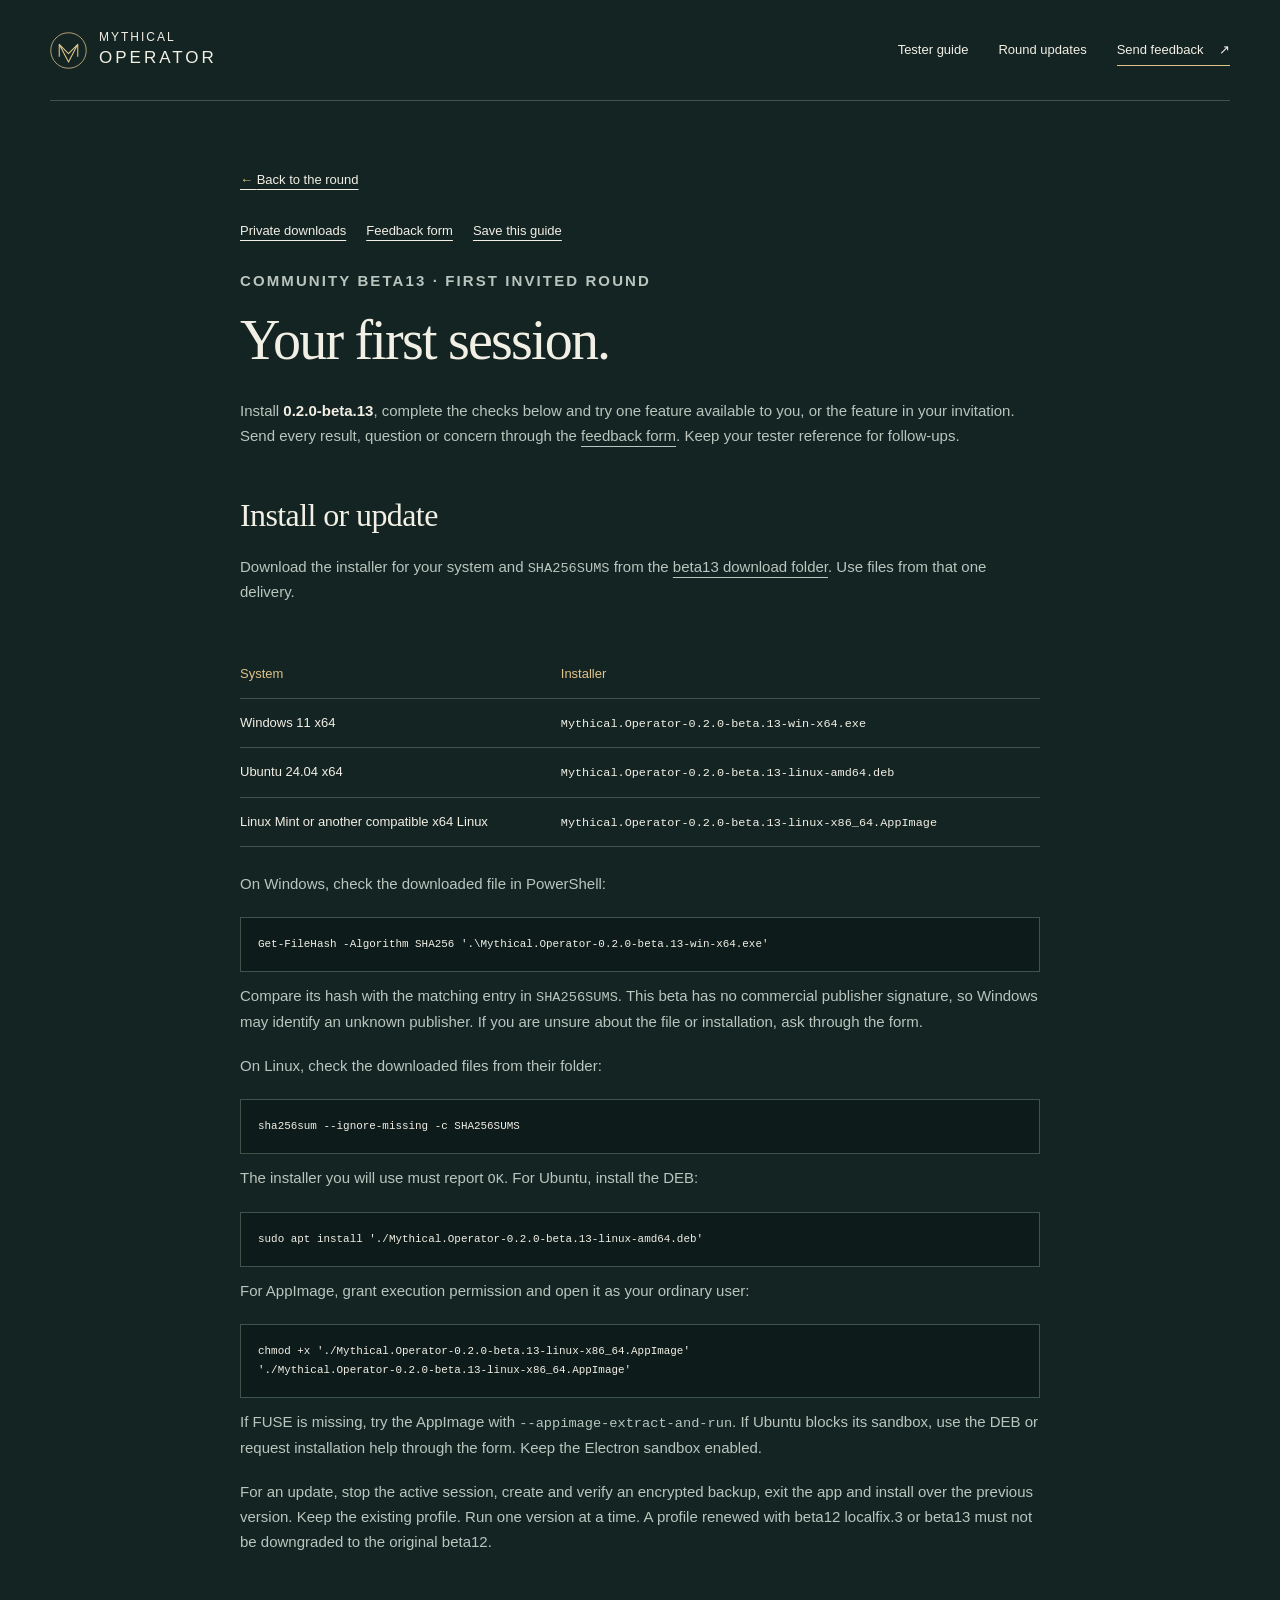
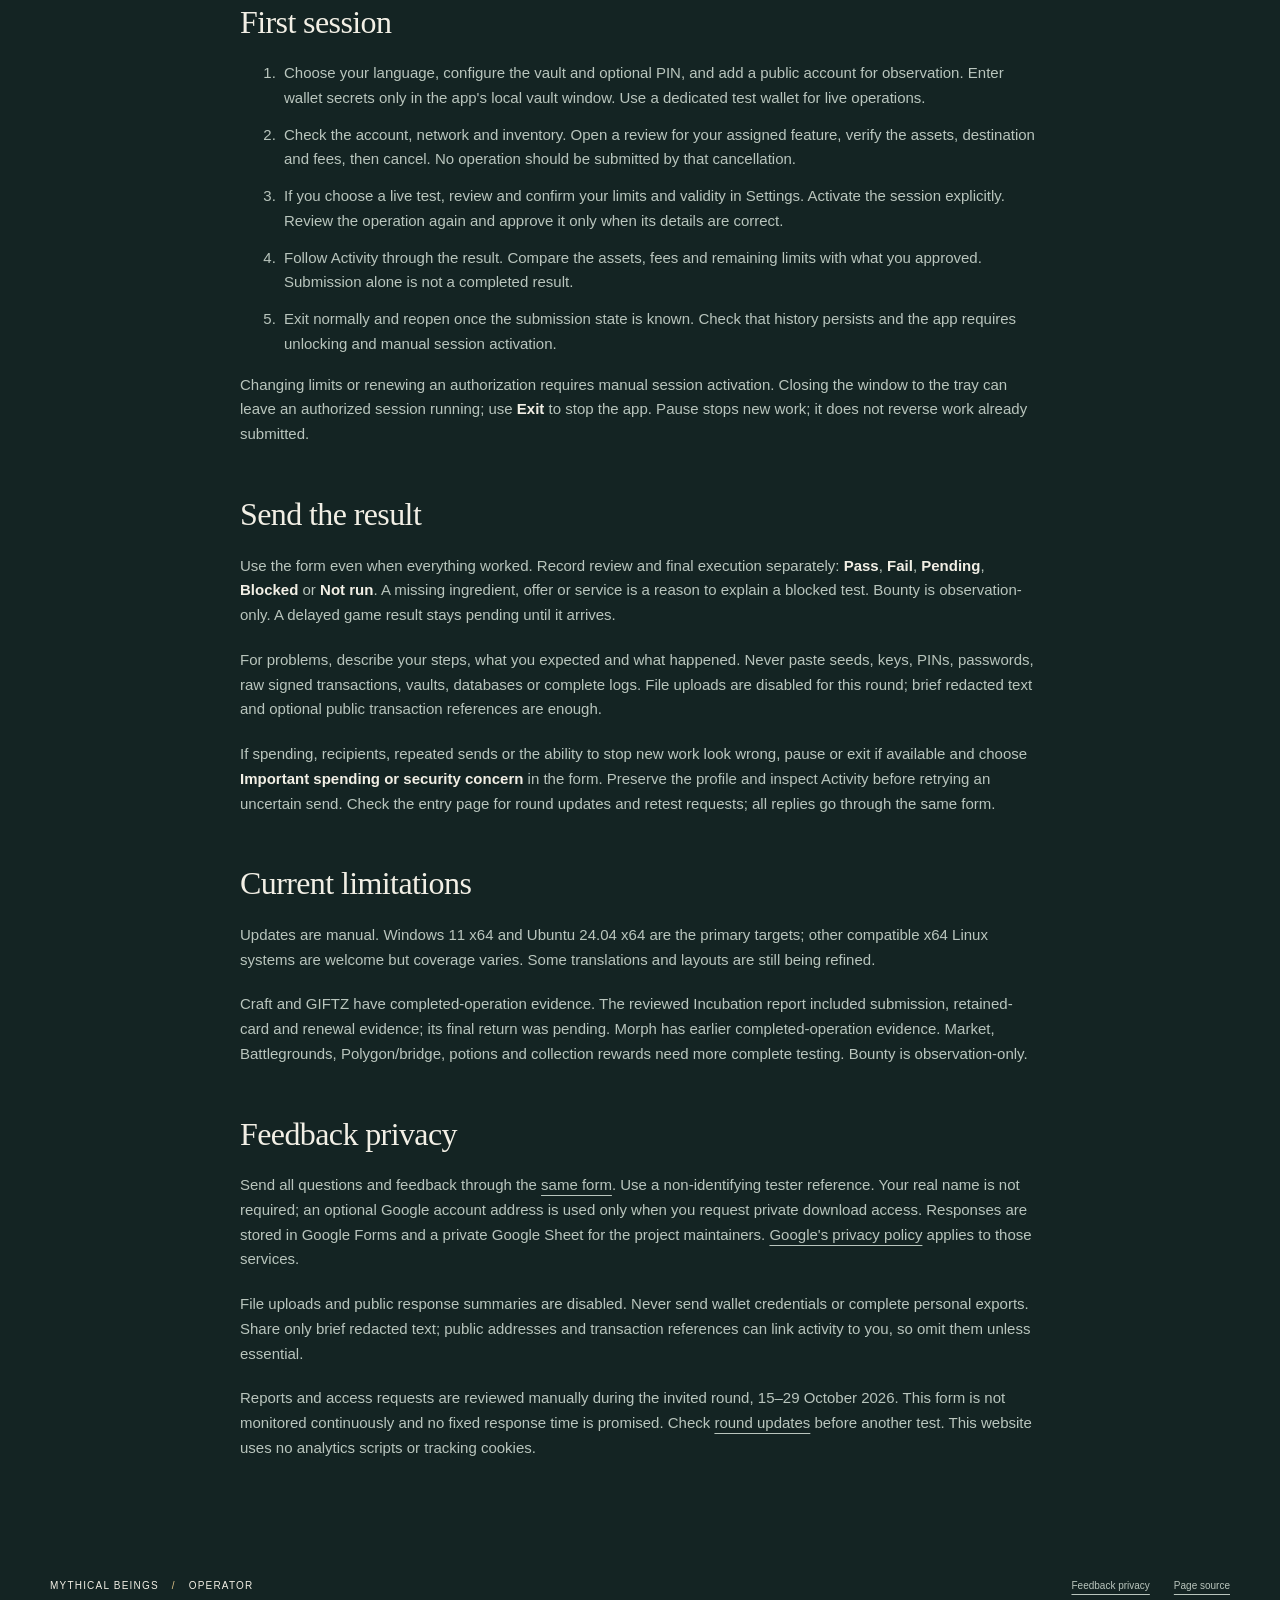
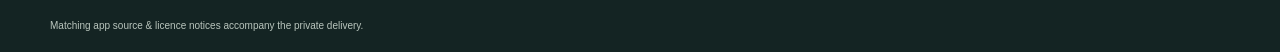
==== guide.html @ 7db1d9fe "Publish beta13 community testing entry page and guide" ====
<!doctype html>
<html lang="en">
  <head>
    <meta charset="utf-8" />
    <meta name="viewport" content="width=device-width,initial-scale=1" />
    <title>Tester guide · Mythical Operator beta13</title>
    <meta
      name="description"
      content="Join the first invited community testing round for Mythical Operator on Windows and Linux. Download beta13, read the tester guide and share your results."
    />
    <meta name="theme-color" content="#142423" />
    <meta property="og:title" content="Help shape Mythical Operator" />
    <meta
      property="og:description"
      content="Community beta13 · Windows & Linux · First invited round"
    />
    <link rel="canonical" href="https://operator.mythicalbeings.io/guide" />
    <link rel="icon" href="/mark.svg" type="image/svg+xml" />
    <link rel="stylesheet" href="/style.css" />
  </head>
  <body>
    <a class="skip" href="#main">Skip to content</a>
    <header class="site-header wrap">
      <a class="brand" href="/" aria-label="Mythical Operator home"
        ><img src="/mark.svg" width="37" height="37" alt="" /><span
          >MYTHICAL <b>OPERATOR</b></span
        ></a
      >
      <nav aria-label="Main navigation">
        <a href="/guide">Tester guide</a><a href="/#updates">Round updates</a
        ><a class="nav-feedback" href="/feedback"
          >Send feedback <span aria-hidden="true">↗</span></a
        >
      </nav>
    </header>
    <main id="main" class="wrap guide">
      <a class="back" href="/">Back to the round</a>
      <div class="guide-nav">
        <a href="/downloads">Private downloads</a
        ><a href="/feedback">Feedback form</a
        ><a href="/tester-guide.md" download>Save this guide</a>
      </div>
      <p class="eyebrow">COMMUNITY BETA13 · FIRST INVITED ROUND</p>
      <h1>Your first session.</h1>
      <p>
        Install <strong>0.2.0-beta.13</strong>, complete the checks below and
        try one feature available to you, or the feature in your invitation.
        Send every result, question or concern through the
        <a href="/feedback">feedback form</a>. Keep your tester reference for
        follow-ups.
      </p>
      <h2>Install or update</h2>
      <p>
        Download the installer for your system and <code>SHA256SUMS</code> from
        the <a href="/downloads">beta13 download folder</a>. Use files from that
        one delivery.
      </p>
      <div class="table-scroll">
        <table>
          <thead>
            <tr>
              <th>System</th>
              <th>Installer</th>
            </tr>
          </thead>
          <tbody>
            <tr>
              <td>Windows 11 x64</td>
              <td><code>Mythical.Operator-0.2.0-beta.13-win-x64.exe</code></td>
            </tr>
            <tr>
              <td>Ubuntu 24.04 x64</td>
              <td>
                <code>Mythical.Operator-0.2.0-beta.13-linux-amd64.deb</code>
              </td>
            </tr>
            <tr>
              <td>Linux Mint or another compatible x64 Linux</td>
              <td>
                <code
                  >Mythical.Operator-0.2.0-beta.13-linux-x86_64.AppImage</code
                >
              </td>
            </tr>
          </tbody>
        </table>
      </div>
      <p>On Windows, check the downloaded file in PowerShell:</p>
      <pre><code class="language-powershell">Get-FileHash -Algorithm SHA256 '.\Mythical.Operator-0.2.0-beta.13-win-x64.exe'
</code></pre>
      <p>
        Compare its hash with the matching entry in <code>SHA256SUMS</code>.
        This beta has no commercial publisher signature, so Windows may identify
        an unknown publisher. If you are unsure about the file or installation,
        ask through the form.
      </p>
      <p>On Linux, check the downloaded files from their folder:</p>
      <pre><code class="language-sh">sha256sum --ignore-missing -c SHA256SUMS
</code></pre>
      <p>
        The installer you will use must report <code>OK</code>. For Ubuntu,
        install the DEB:
      </p>
      <pre><code class="language-sh">sudo apt install './Mythical.Operator-0.2.0-beta.13-linux-amd64.deb'
</code></pre>
      <p>
        For AppImage, grant execution permission and open it as your ordinary
        user:
      </p>
      <pre><code class="language-sh">chmod +x './Mythical.Operator-0.2.0-beta.13-linux-x86_64.AppImage'
'./Mythical.Operator-0.2.0-beta.13-linux-x86_64.AppImage'
</code></pre>
      <p>
        If FUSE is missing, try the AppImage with
        <code>--appimage-extract-and-run</code>. If Ubuntu blocks its sandbox,
        use the DEB or request installation help through the form. Keep the
        Electron sandbox enabled.
      </p>
      <p>
        For an update, stop the active session, create and verify an encrypted
        backup, exit the app and install over the previous version. Keep the
        existing profile. Run one version at a time. A profile renewed with
        beta12 localfix.3 or beta13 must not be downgraded to the original
        beta12.
      </p>
      <h2>First session</h2>
      <ol>
        <li>
          Choose your language, configure the vault and optional PIN, and add a
          public account for observation. Enter wallet secrets only in the app's
          local vault window. Use a dedicated test wallet for live operations.
        </li>
        <li>
          Check the account, network and inventory. Open a review for your
          assigned feature, verify the assets, destination and fees, then
          cancel. No operation should be submitted by that cancellation.
        </li>
        <li>
          If you choose a live test, review and confirm your limits and validity
          in Settings. Activate the session explicitly. Review the operation
          again and approve it only when its details are correct.
        </li>
        <li>
          Follow Activity through the result. Compare the assets, fees and
          remaining limits with what you approved. Submission alone is not a
          completed result.
        </li>
        <li>
          Exit normally and reopen once the submission state is known. Check
          that history persists and the app requires unlocking and manual
          session activation.
        </li>
      </ol>
      <p>
        Changing limits or renewing an authorization requires manual session
        activation. Closing the window to the tray can leave an authorized
        session running; use <strong>Exit</strong> to stop the app. Pause stops
        new work; it does not reverse work already submitted.
      </p>
      <h2>Send the result</h2>
      <p>
        Use the form even when everything worked. Record review and final
        execution separately: <strong>Pass</strong>, <strong>Fail</strong>,
        <strong>Pending</strong>, <strong>Blocked</strong> or
        <strong>Not run</strong>. A missing ingredient, offer or service is a
        reason to explain a blocked test. Bounty is observation-only. A delayed
        game result stays pending until it arrives.
      </p>
      <p>
        For problems, describe your steps, what you expected and what happened.
        Never paste seeds, keys, PINs, passwords, raw signed transactions,
        vaults, databases or complete logs. File uploads are disabled for this
        round; brief redacted text and optional public transaction references
        are enough.
      </p>
      <p>
        If spending, recipients, repeated sends or the ability to stop new work
        look wrong, pause or exit if available and choose
        <strong>Important spending or security concern</strong> in the form.
        Preserve the profile and inspect Activity before retrying an uncertain
        send. Check the entry page for round updates and retest requests; all
        replies go through the same form.
      </p>
      <h2 id="limitations">Current limitations</h2>
      <p>
        Updates are manual. Windows 11 x64 and Ubuntu 24.04 x64 are the primary
        targets; other compatible x64 Linux systems are welcome but coverage
        varies. Some translations and layouts are still being refined.
      </p>
      <p>
        Craft and GIFTZ have completed-operation evidence. The reviewed
        Incubation report included submission, retained-card and renewal
        evidence; its final return was pending. Morph has earlier
        completed-operation evidence. Market, Battlegrounds, Polygon/bridge,
        potions and collection rewards need more complete testing. Bounty is
        observation-only.
      </p>
      <h2 id="privacy">Feedback privacy</h2>
      <p>
        Send all questions and feedback through the
        <a href="/feedback">same form</a>. Use a non-identifying tester
        reference. Your real name is not required; an optional Google account
        address is used only when you request private download access. Responses
        are stored in Google Forms and a private Google Sheet for the project
        maintainers.
        <a href="https://policies.google.com/privacy"
          >Google's privacy policy</a
        >
        applies to those services.
      </p>
      <p>
        File uploads and public response summaries are disabled. Never send
        wallet credentials or complete personal exports. Share only brief
        redacted text; public addresses and transaction references can link
        activity to you, so omit them unless essential.
      </p>
      <p>
        Reports and access requests are reviewed manually during the invited
        round, 15–29 October 2026. This form is not monitored continuously and
        no fixed response time is promised. Check
        <a href="/#updates">round updates</a> before another test. This website
        uses no analytics scripts or tracking cookies.
      </p>
    </main>
    <footer class="wrap site-footer">
      <p>MYTHICAL BEINGS <span> / </span> OPERATOR</p>
      <p>
        <a href="/guide#privacy">Feedback privacy</a
        ><a href="https://github.com/palheiro1/mythical-operator-site"
          >Page source</a
        >
      </p>
      <p>
        Matching app source & licence notices accompany the private delivery.
      </p>
    </footer>
  </body>
</html>
---- style.css ----
@charset "UTF-8";
:root {
  color-scheme: dark;
  --bg: #142423;
  --panel: #1c302e;
  --ink: #f2efe5;
  --muted: #b9c5bd;
  --accent: #dfc38a;
  --line: #40534b;
  --mint: #9cb9a2;
  font-family: Arial, Helvetica, sans-serif;
  font-size: 16px;
  scroll-behavior: smooth;
}
* {
  box-sizing: border-box;
}
body {
  margin: 0;
  background: var(--bg);
  color: var(--ink);
  line-height: 1.65;
}
a {
  color: inherit;
  text-underline-offset: 5px;
}
a:hover {
  color: var(--accent);
}
a:focus-visible,
summary:focus-visible {
  outline: 3px solid var(--accent);
  outline-offset: 6px;
  border-radius: 2px;
}
img {
  display: block;
  max-width: 100%;
}
.wrap {
  width: min(1180px, calc(100% - 80px));
  margin-inline: auto;
}
.skip {
  position: absolute;
  left: 24px;
  top: -90px;
  z-index: 10;
  background: var(--ink);
  color: var(--bg);
  padding: 10px;
}
.skip:focus {
  top: 10px;
}
.site-header {
  display: flex;
  justify-content: space-between;
  align-items: center;
  gap: 32px;
  padding-block: 29px;
  border-bottom: 1px solid var(--line);
}
.brand {
  display: flex;
  align-items: center;
  gap: 12px;
  text-decoration: none;
  font-size: 12px;
  letter-spacing: 2px;
  line-height: 1.45;
}
.brand b {
  display: block;
  font-size: 17px;
  font-weight: 500;
  letter-spacing: 3px;
}
nav {
  display: flex;
  gap: 30px;
  align-items: center;
  font-size: 13px;
}
nav a {
  text-decoration: none;
}
.nav-feedback {
  border-bottom: 1px solid var(--accent);
  padding-block: 5px;
}
.nav-feedback span {
  margin-left: 12px;
}
.hero {
  display: grid;
  grid-template-columns: 1.55fr 1fr;
  gap: 100px;
  padding-block: 86px 88px;
  align-items: center;
}
.eyebrow {
  font-size: 11px;
  letter-spacing: 2.1px;
  font-weight: 600;
  line-height: 1.5;
  color: var(--accent);
  margin: 0 0 25px;
}
.status-dot {
  display: inline-block;
  height: 6px;
  width: 6px;
  border-radius: 50%;
  background: var(--mint);
  margin-right: 8px;
  vertical-align: 2px;
}
h1,
h2 {
  font-family: Georgia, "Times New Roman", serif;
  font-weight: 400;
  letter-spacing: -1.8px;
  line-height: 1.08;
  margin: 0 0 28px;
}
h1 {
  font-size: clamp(48px, 5.3vw, 73px);
}
h1 em {
  color: var(--accent);
  font-weight: 400;
}
h2 {
  font-size: clamp(35px, 3.5vw, 48px);
  letter-spacing: -1.2px;
}
h3 {
  font-size: 18px;
  line-height: 1.3;
  font-weight: 500;
  margin: 0 0 13px;
}
p {
  margin: 0 0 20px;
}
.lead {
  font-size: 18px;
  color: var(--muted);
  max-width: 555px;
  line-height: 1.7;
}
.actions {
  display: flex;
  gap: 27px;
  align-items: center;
  margin-top: 33px;
  flex-wrap: wrap;
}
.button {
  display: inline-flex;
  justify-content: space-between;
  align-items: center;
  gap: 36px;
  padding: 14px 23px;
  text-decoration: none;
  font-size: 14px;
  font-weight: 600;
  border: 1px solid var(--accent);
  border-radius: 2px;
  min-height: 52px;
}
.primary {
  background: var(--accent);
  color: var(--bg);
}
.primary:hover {
  background: #f2dba9;
  color: var(--bg);
}
.text-link {
  font-size: 14px;
}
.text-link span {
  padding-left: 8px;
}
.hero-note {
  font-size: 11px;
  line-height: 1.8;
  color: var(--muted);
  margin-top: 22px;
  margin-bottom: 0;
}
.field-note {
  border: 1px solid #58705e;
  background: #1b302b;
  padding: 24px 28px 22px;
  position: relative;
  transform: rotate(1.4deg);
  box-shadow: 9px 11px 0 #0c1c1b;
}
.note-top {
  display: flex;
  justify-content: space-between;
  font-size: 9px;
  letter-spacing: 1.7px;
  color: var(--mint);
}
.orbit {
  height: 150px;
  width: 150px;
  margin: 27px auto 26px;
  border: 1px solid #536d58;
  border-radius: 50%;
  display: grid;
  place-items: center;
  position: relative;
}
.orbit:before {
  content: "";
  position: absolute;
  inset: 15px;
  border: 1px solid #536d58;
  border-radius: 50%;
}
.orbit:after {
  content: "";
  position: absolute;
  inset: 30px;
  border: 1px solid #73896b;
  transform: rotate(45deg);
}
.orbit-letter {
  font-family: Georgia, serif;
  font-size: 55px;
  color: var(--accent);
  z-index: 1;
  background: #1b302b;
  padding-inline: 7px;
  line-height: 1.1;
}
.orbit-point {
  position: absolute;
  right: 16px;
  top: 20px;
  width: 8px;
  height: 8px;
  background: var(--accent);
  border-radius: 50%;
}
.note-title {
  font-family: Georgia, serif;
  font-size: 23px;
  line-height: 1.2;
  text-align: center;
  margin-bottom: 20px;
}
.note-list {
  padding: 0;
  list-style: none;
  margin: 0;
}
.note-list li {
  padding-block: 8px;
  border-top: 1px solid #405747;
  font-size: 13px;
}
.note-list span {
  font-family: Georgia, serif;
  color: var(--accent);
  font-size: 14px;
  display: inline-block;
  width: 33px;
}
.note-bottom {
  font-size: 10px;
  line-height: 1.8;
  color: var(--muted);
  border-top: 1px solid #405747;
  padding-top: 14px;
  margin: 8px 0 0;
}
.round-strip {
  background: #213530;
  border-block: 1px solid var(--line);
}
.strip-inner {
  display: grid;
  grid-template-columns: 1fr 1fr 1.2fr;
  gap: 38px;
  padding-block: 23px;
}
.strip-inner p {
  margin: 0;
  font-size: 13px;
}
.strip-inner span {
  display: block;
  font-size: 9px;
  letter-spacing: 1.7px;
  color: var(--mint);
  margin-bottom: 5px;
}
.section {
  padding-block: 82px;
}
.section-heading {
  max-width: 620px;
  margin-bottom: 42px;
}
.section-heading .eyebrow {
  margin-bottom: 18px;
}
.section-heading h2 {
  margin-bottom: 20px;
}
.section-heading > p:last-child,
.scope-grid > div > p,
.practical-copy,
.updates-grid > div > p {
  color: var(--muted);
  font-size: 15px;
}
.steps {
  display: grid;
  grid-template-columns: repeat(4, 1fr);
  border-top: 1px solid var(--line);
  gap: 32px;
}
.steps article {
  padding-block: 28px 8px;
}
.step-number {
  display: block;
  color: var(--accent);
  font-family: Georgia, serif;
  font-size: 21px;
  margin-bottom: 21px;
}
.steps p {
  font-size: 13px;
  color: var(--muted);
  line-height: 1.8;
}
.steps a,
.update > a {
  font-size: 12px;
  color: var(--accent);
}
.steps a span {
  margin-left: 6px;
}
code {
  font-family: Consolas, monospace;
  font-size: 0.91em;
}
.access-note {
  font-size: 12px;
  color: var(--muted);
  margin: 33px 0 0;
  padding: 18px 20px;
  border-left: 2px solid var(--mint);
  background: var(--panel);
}
.access-note a {
  color: var(--ink);
}
.scope-section {
  background: #ebe8dc;
  color: #243930;
  --line: #c7cebd;
}
.scope-grid {
  display: grid;
  grid-template-columns: 1fr 1.1fr;
  gap: 110px;
}
.scope-grid .eyebrow {
  color: #516b50;
}
.scope-grid > div > p {
  color: #435749;
}
.scope-grid h2 {
  font-size: 46px;
}
.scope-grid .muted {
  font-size: 13px;
  color: #5c6c5c;
}
.scope-list article {
  display: flex;
  gap: 27px;
  border-top: 1px solid var(--line);
  padding-block: 23px;
}
.scope-list article:last-child {
  border-bottom: 1px solid var(--line);
}
.scope-list article > span {
  font-family: Georgia, serif;
  font-size: 17px;
  color: #6d7e5d;
}
.scope-list h3 {
  font-size: 18px;
}
.scope-list p {
  font-size: 13px;
  line-height: 1.8;
  margin-bottom: 0;
  color: #4b5e50;
}
.practical-grid,
.updates-grid {
  display: grid;
  grid-template-columns: 1fr 1.5fr;
  gap: 100px;
}
.practical-copy p {
  margin-bottom: 20px;
}
.practical-copy p:last-child {
  margin-bottom: 0;
}
.concern {
  padding: 24px 30px;
  background: #2c3730;
  border: 1px solid #6a6c4b;
  display: flex;
  gap: 22px;
}
.concern-mark {
  border: 1px solid var(--accent);
  color: var(--accent);
  font-family: Georgia, serif;
  border-radius: 50%;
  font-size: 20px;
  flex: 0 0 28px;
  height: 28px;
  display: grid;
  place-items: center;
  line-height: 1;
}
.concern h3 {
  font-size: 16px;
}
.concern p {
  font-size: 13px;
  color: var(--muted);
  margin: 0;
}
.update {
  border-block: 1px solid var(--line);
  padding-block: 27px;
}
.update-date {
  font-size: 10px;
  color: var(--muted);
  letter-spacing: 1px;
  display: flex;
  align-items: center;
  justify-content: space-between;
}
.tag {
  font-size: 9px;
  color: var(--mint);
  border: 1px solid #59725c;
  padding: 3px 9px;
}
.update h3 {
  font-family: Georgia, serif;
  font-size: 26px;
}
.update > p:not(.update-date) {
  font-size: 13px;
  color: var(--muted);
}
.closing {
  background: #253b32;
  border-block: 1px solid var(--line);
}
.closing-inner {
  padding-block: 50px;
  display: flex;
  align-items: center;
  justify-content: space-between;
  gap: 30px;
}
.closing h2 {
  font-size: 42px;
  margin-bottom: 13px;
}
.closing .eyebrow {
  margin-bottom: 17px;
}
.closing p:last-child {
  color: var(--muted);
  font-size: 13px;
  margin: 0;
}
.closing .button {
  flex-shrink: 0;
}
.site-footer {
  padding-block: 32px 24px;
  font-size: 10px;
  color: var(--muted);
  display: flex;
  justify-content: space-between;
  gap: 24px;
  flex-wrap: wrap;
}
.site-footer p {
  margin: 0;
}
.site-footer p:first-child {
  letter-spacing: 1.2px;
  color: var(--ink);
}
.site-footer p:first-child span {
  padding-inline: 9px;
  color: var(--accent);
}
.site-footer p:nth-child(2) {
  display: flex;
  gap: 24px;
}
.site-footer p:last-child {
  flex-basis: 100%;
  font-size: 10px;
}
.guide {
  max-width: 800px;
  padding-block: 65px;
}
.guide h1 {
  font-size: 56px;
}
.guide h2 {
  font-size: 32px;
  letter-spacing: -0.6px;
  margin: 50px 0 22px;
}
.guide h3 {
  margin-top: 30px;
}
.guide p,
.guide li {
  color: var(--muted);
  font-size: 15px;
}
.guide strong {
  color: var(--ink);
}
.guide li {
  padding-left: 4px;
  margin-bottom: 12px;
}
.guide pre {
  background: #0d1c1b;
  border: 1px solid var(--line);
  padding: 17px;
  overflow: auto;
  font-size: 12px;
  line-height: 1.6;
}
.guide table {
  width: 100%;
  border-collapse: collapse;
  font-size: 13px;
  margin: 25px 0;
}
.guide th,
.guide td {
  text-align: left;
  border-bottom: 1px solid var(--line);
  padding: 13px 12px 13px 0;
  vertical-align: top;
}
.guide th {
  color: var(--accent);
  font-weight: 500;
}
.guide .table-scroll {
  overflow: auto;
}
.guide .guide-nav {
  display: flex;
  gap: 20px;
  flex-wrap: wrap;
  margin: 28px 0;
  font-size: 13px;
}
.guide .eyebrow {
  margin-bottom: 18px;
}
.guide .callout {
  padding: 20px;
  background: var(--panel);
  border-left: 2px solid var(--accent);
}
.guide .back {
  font-size: 13px;
}
.guide .back:before {
  content: "← ";
  color: var(--accent);
}
@media (min-width: 1500px) {
  .hero {
    padding-block: 110px;
  }
  .wrap {
    width: min(1200px, calc(100% - 120px));
  }
}
@media (max-width: 1000px) {
  .hero {
    gap: 50px;
    grid-template-columns: 1.4fr 1fr;
  }
  .field-note {
    padding-inline: 22px;
  }
  .hero h1 {
    font-size: 54px;
  }
  .steps {
    gap: 22px;
  }
  .scope-grid {
    gap: 50px;
  }
  .practical-grid,
  .updates-grid {
    gap: 50px;
  }
  .brand {
    font-size: 10px;
  }
  .brand b {
    font-size: 14px;
  }
  nav {
    gap: 20px;
    font-size: 12px;
  }
}
@media (max-width: 760px) {
  .wrap {
    width: calc(100% - 40px);
  }
  .site-header {
    padding-block: 21px;
    align-items: flex-start;
  }
  .brand {
    gap: 8px;
    font-size: 9px;
    letter-spacing: 1.3px;
  }
  .brand b {
    font-size: 12px;
    letter-spacing: 1.7px;
  }
  .brand img {
    width: 30px;
    height: 30px;
  }
  nav {
    gap: 15px;
    flex-wrap: wrap;
    justify-content: flex-end;
    font-size: 11px;
    max-width: 210px;
  }
  nav > a:nth-child(2) {
    display: none;
  }
  .hero {
    grid-template-columns: 1fr;
    gap: 44px;
    padding-block: 53px 58px;
  }
  .hero h1 {
    font-size: clamp(42px, 9.8vw, 67px);
    letter-spacing: -1.4px;
  }
  .hero .eyebrow {
    font-size: 9px;
    letter-spacing: 1.5px;
  }
  .lead {
    font-size: 16px;
  }
  .field-note {
    max-width: 400px;
    width: 100%;
    margin-inline: auto;
    transform: rotate(0.8deg);
    padding-inline: 25px;
  }
  .orbit {
    height: 115px;
    width: 115px;
    margin-block: 23px;
  }
  .orbit-letter {
    font-size: 42px;
  }
  .orbit:after {
    inset: 25px;
  }
  .note-list li {
    padding-block: 8px;
  }
  .strip-inner {
    grid-template-columns: 1fr 1fr;
    gap: 20px;
    padding-block: 22px;
  }
  .strip-inner p {
    font-size: 12px;
  }
  .strip-inner p:last-child {
    grid-column: 1/-1;
  }
  .strip-inner span {
    font-size: 8px;
  }
  .section {
    padding-block: 52px;
  }
  .steps {
    grid-template-columns: 1fr 1fr;
    gap: 15px 25px;
  }
  .steps article {
    padding-block: 22px 5px;
  }
  .step-number {
    margin-bottom: 15px;
  }
  .steps h3 {
    font-size: 17px;
  }
  .scope-grid,
  .practical-grid,
  .updates-grid {
    grid-template-columns: 1fr;
    gap: 22px;
  }
  .scope-grid h2 {
    font-size: 38px;
  }
  .scope-list article {
    padding-block: 20px;
  }
  .practical-grid h2 {
    margin-bottom: 0;
  }
  .concern {
    padding: 20px;
    gap: 15px;
  }
  .concern h3 {
    font-size: 16px;
  }
  .closing-inner {
    flex-direction: column;
    align-items: flex-start;
    padding-block: 35px;
    gap: 25px;
  }
  .closing h2 {
    font-size: 36px;
  }
  .site-footer {
    gap: 16px;
  }
  .guide {
    padding-block: 45px;
  }
  .guide h1 {
    font-size: 44px;
  }
  .guide table {
    min-width: 550px;
  }
  .guide .guide-nav {
    gap: 15px;
  }
  .guide h2 {
    margin-top: 38px;
  }
}
@media (prefers-reduced-motion: reduce) {
  :root {
    scroll-behavior: auto;
  }
}
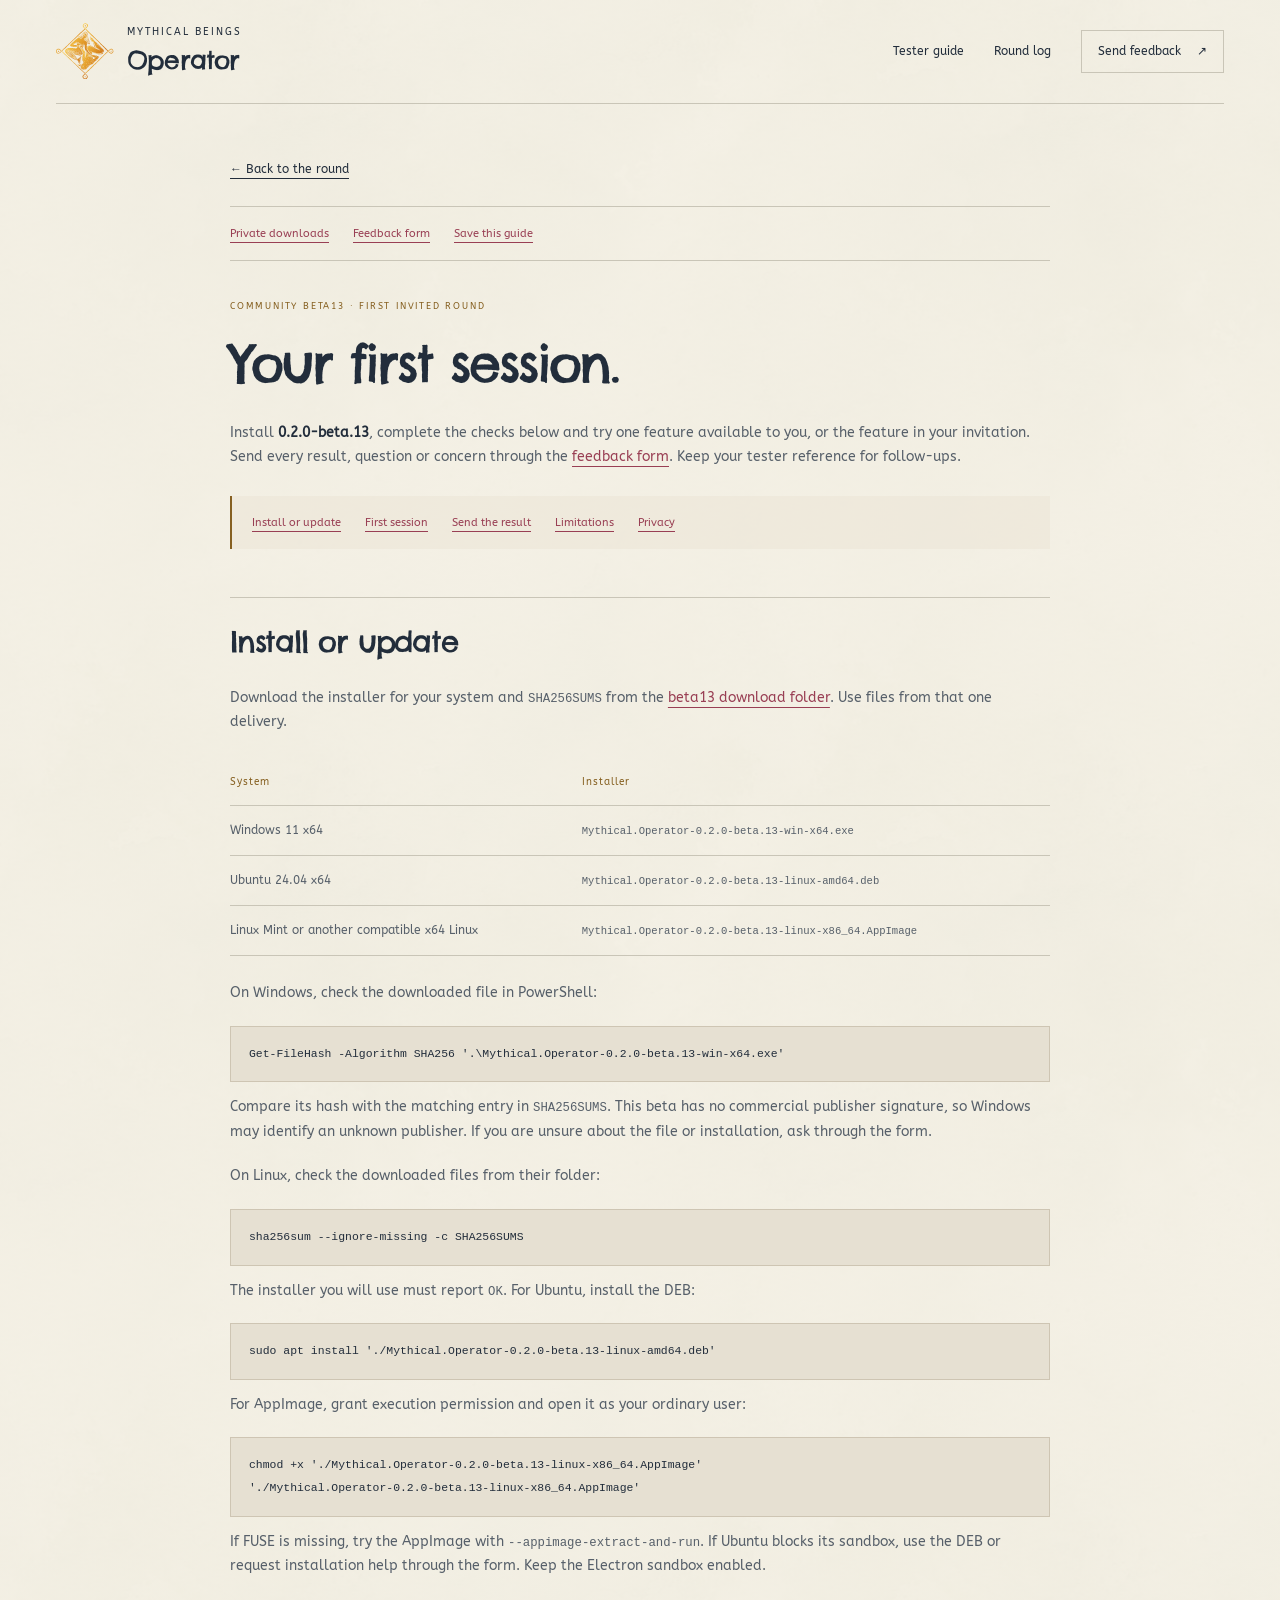
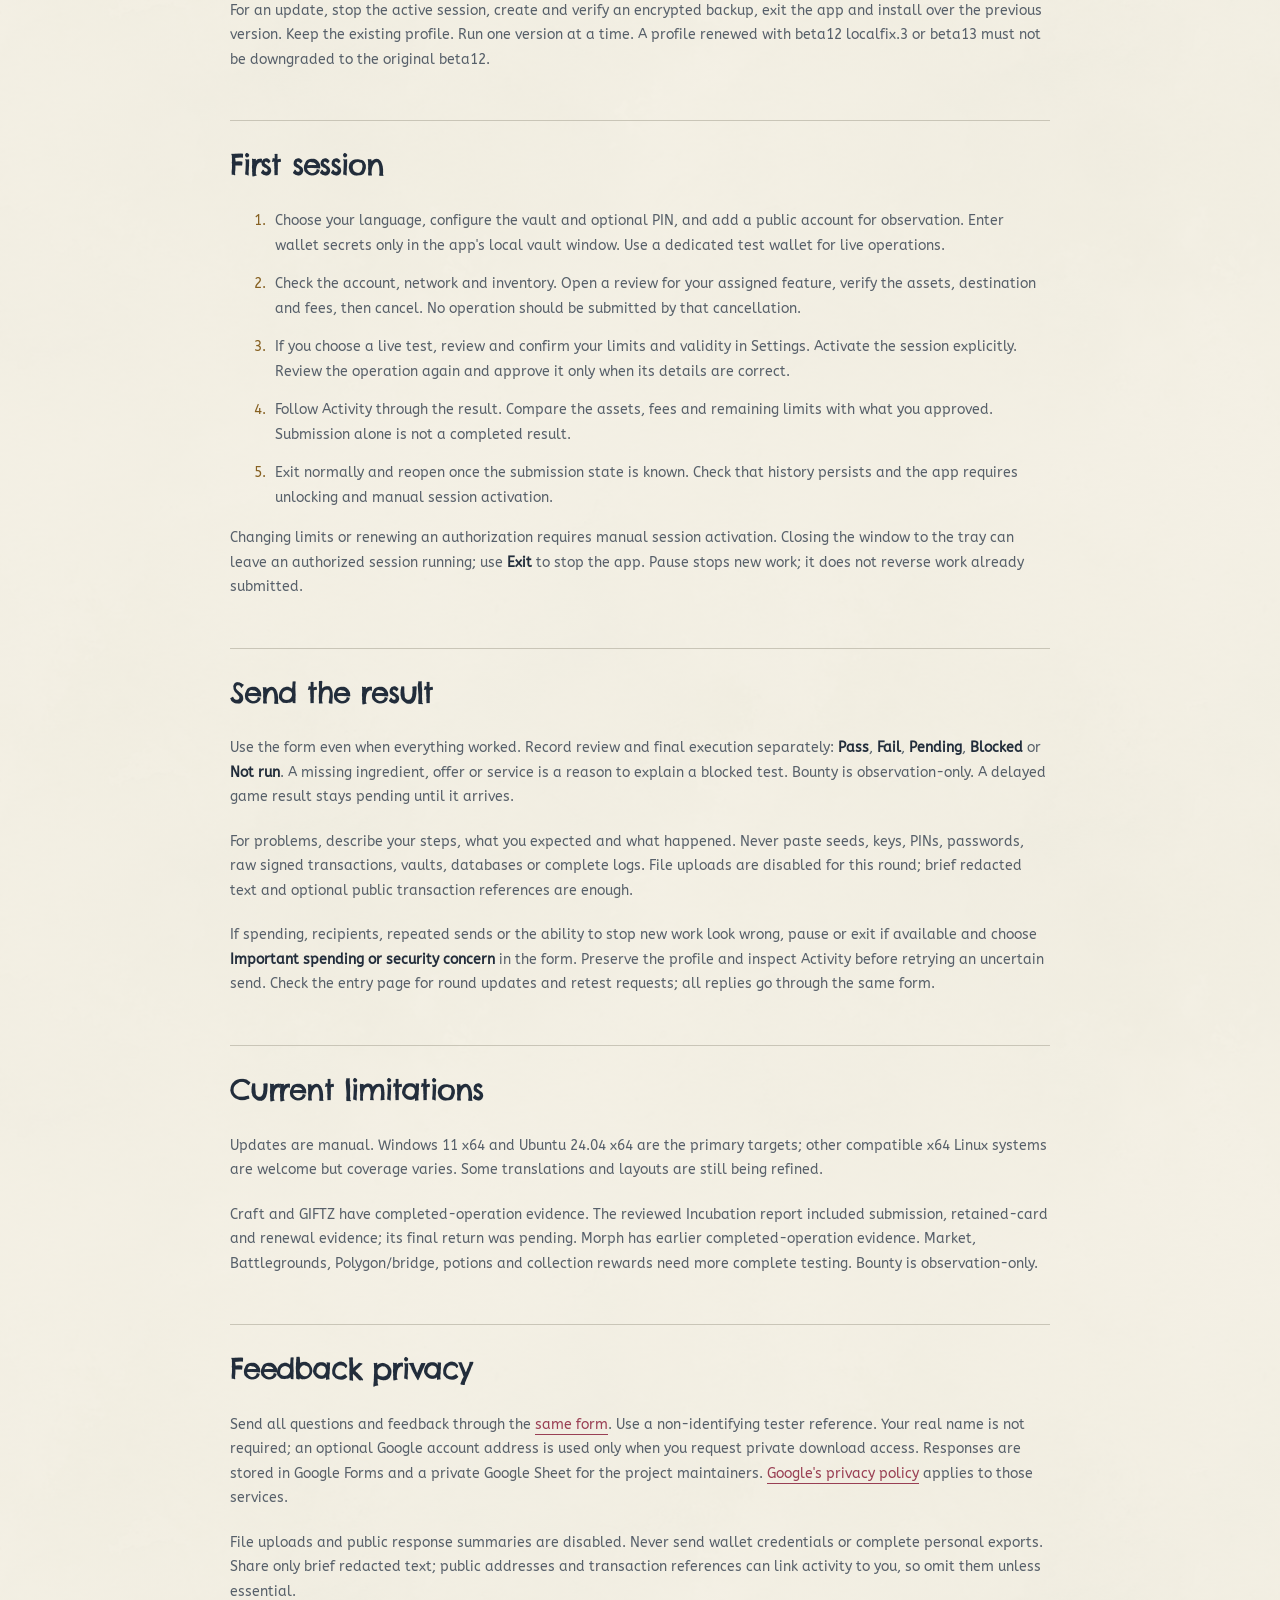
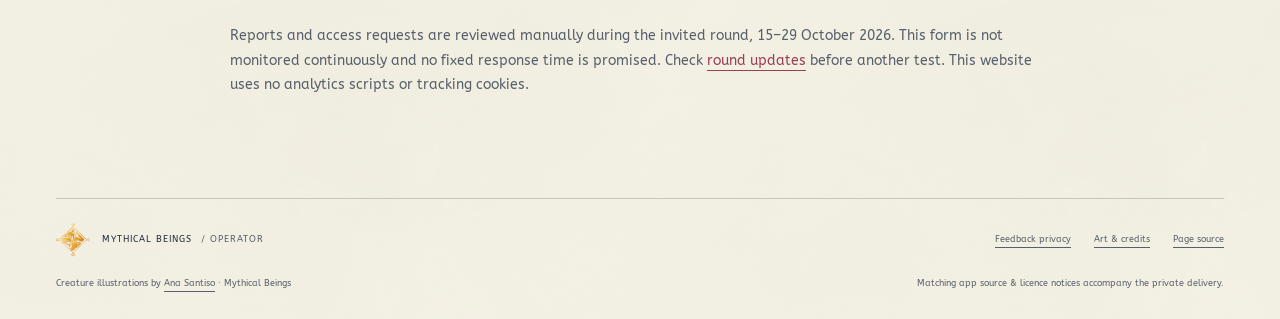
==== commit 29671a13: "Redesign beta13 site with Mythical Beings art and lore" ====
--- a/guide.html
+++ b/guide.html
@@ -8,7 +8,7 @@
       name="description"
       content="Join the first invited community testing round for Mythical Operator on Windows and Linux. Download beta13, read the tester guide and share your results."
     />
-    <meta name="theme-color" content="#142423" />
+    <meta name="theme-color" content="#f4f0e4" />
     <meta property="og:title" content="Help shape Mythical Operator" />
     <meta
       property="og:description"
@@ -21,14 +21,16 @@
   <body>
     <a class="skip" href="#main">Skip to content</a>
     <header class="site-header wrap">
-      <a class="brand" href="/" aria-label="Mythical Operator home"
-        ><img src="/mark.svg" width="37" height="37" alt="" /><span
-          >MYTHICAL <b>OPERATOR</b></span
-        ></a
-      >
+      <a class="brand" href="/" aria-label="Mythical Operator home">
+        <img src="/mark.svg" width="58" height="57" alt="" />
+        <span
+          ><span class="brand-world">MYTHICAL BEINGS</span><b>Operator</b></span
+        >
+      </a>
       <nav aria-label="Main navigation">
-        <a href="/guide">Tester guide</a><a href="/#updates">Round updates</a
-        ><a class="nav-feedback" href="/feedback"
+        <a href="/guide" aria-current="page">Tester guide</a>
+        <a href="/#updates">Round log</a>
+        <a class="nav-feedback" href="/feedback"
           >Send feedback <span aria-hidden="true">↗</span></a
         >
       </nav>
@@ -49,7 +51,13 @@
         <a href="/feedback">feedback form</a>. Keep your tester reference for
         follow-ups.
       </p>
-      <h2>Install or update</h2>
+      <div class="guide-toc" role="navigation" aria-label="On this page">
+        <a href="#install">Install or update</a
+        ><a href="#session">First session</a
+        ><a href="#result">Send the result</a
+        ><a href="#limitations">Limitations</a><a href="#privacy">Privacy</a>
+      </div>
+      <h2 id="install">Install or update</h2>
       <p>
         Download the installer for your system and <code>SHA256SUMS</code> from
         the <a href="/downloads">beta13 download folder</a>. Use files from that
@@ -123,7 +131,7 @@
         beta12 localfix.3 or beta13 must not be downgraded to the original
         beta12.
       </p>
-      <h2>First session</h2>
+      <h2 id="session">First session</h2>
       <ol>
         <li>
           Choose your language, configure the vault and optional PIN, and add a
@@ -157,7 +165,7 @@
         session running; use <strong>Exit</strong> to stop the app. Pause stops
         new work; it does not reverse work already submitted.
       </p>
-      <h2>Send the result</h2>
+      <h2 id="result">Send the result</h2>
       <p>
         Use the form even when everything worked. Record review and final
         execution separately: <strong>Pass</strong>, <strong>Fail</strong>,
@@ -222,17 +230,31 @@
         uses no analytics scripts or tracking cookies.
       </p>
     </main>
-    <footer class="wrap site-footer">
-      <p>MYTHICAL BEINGS <span> / </span> OPERATOR</p>
-      <p>
-        <a href="/guide#privacy">Feedback privacy</a
-        ><a href="https://github.com/palheiro1/mythical-operator-site"
-          >Page source</a
-        >
-      </p>
-      <p>
-        Matching app source & licence notices accompany the private delivery.
-      </p>
+    <footer class="site-footer wrap">
+      <div class="footer-top">
+        <a class="footer-brand" href="https://mythicalbeings.io/"
+          ><img src="/mark.svg" width="39" height="39" alt="" /><span
+            >MYTHICAL BEINGS <b>/ OPERATOR</b></span
+          ></a
+        >
+        <p>
+          <a href="/guide#privacy">Feedback privacy</a
+          ><a href="/ASSETS.md">Art & credits</a
+          ><a href="https://github.com/palheiro1/mythical-operator-site"
+            >Page source</a
+          >
+        </p>
+      </div>
+      <div class="footer-bottom">
+        <p>
+          Creature illustrations by
+          <a href="https://mythicalbeings.io/about.html">Ana Santiso</a> ·
+          Mythical Beings
+        </p>
+        <p>
+          Matching app source & licence notices accompany the private delivery.
+        </p>
+      </div>
     </footer>
   </body>
 </html>
--- a/style.css
+++ b/style.css
@@ -1,803 +1,1405 @@
 @charset "UTF-8";
+@font-face {
+  font-family: "Chelsea Market";
+  src: url("/assets/fonts/chelsea-market-latin.woff2") format("woff2");
+  font-weight: 400;
+  font-style: normal;
+  font-display: swap;
+}
+@font-face {
+  font-family: "ABeeZee";
+  src: url("/assets/fonts/abeezee-latin.woff2") format("woff2");
+  font-weight: 400;
+  font-style: normal;
+  font-display: swap;
+}
 :root {
-  color-scheme: dark;
-  --bg: #142423;
-  --panel: #1c302e;
-  --ink: #f2efe5;
-  --muted: #b9c5bd;
-  --accent: #dfc38a;
-  --line: #40534b;
-  --mint: #9cb9a2;
-  font-family: Arial, Helvetica, sans-serif;
+  color-scheme: light;
+  --paper: #f4f0e4;
+  --ink: #222d3b;
+  --muted: #57606a;
+  --gold: #866021;
+  --gold-bright: #e5b65b;
+  --line: #c9c5b7;
+  --rose: #993f54;
+  --display: "Chelsea Market", Georgia, serif;
+  font-family: "ABeeZee", Arial, sans-serif;
   font-size: 16px;
   scroll-behavior: smooth;
+  scroll-padding-top: 24px;
 }
 * {
   box-sizing: border-box;
 }
 body {
   margin: 0;
-  background: var(--bg);
+  background:
+    linear-gradient(#f4f0e4ed, #f4f0e4ed),
+    url("/assets/paper.jpg") repeat;
+  background-size: auto, 768px;
   color: var(--ink);
-  line-height: 1.65;
+  line-height: 1.75;
 }
 a {
   color: inherit;
   text-underline-offset: 5px;
+  text-decoration-thickness: 1px;
 }
 a:hover {
-  color: var(--accent);
+  color: var(--rose);
 }
 a:focus-visible,
 summary:focus-visible {
-  outline: 3px solid var(--accent);
+  outline: 3px solid var(--rose);
   outline-offset: 6px;
-  border-radius: 2px;
 }
 img {
   display: block;
   max-width: 100%;
+  height: auto;
 }
 .wrap {
-  width: min(1180px, calc(100% - 80px));
+  width: min(1220px, calc(100% - 112px));
   margin-inline: auto;
+}
+p {
+  margin: 0 0 20px;
+}
+h1,
+h2,
+h3 {
+  margin: 0;
+  font-weight: 400;
+}
+h1,
+h2 {
+  font-family: var(--display);
+}
+h1 {
+  font-size: clamp(45px, 4.65vw, 67px);
+  line-height: 1.19;
+  letter-spacing: -2.8px;
+  margin-bottom: 26px;
+}
+h1 em {
+  color: var(--rose);
+  font-style: normal;
+}
+h2 {
+  font-size: clamp(30px, 2.65vw, 39px);
+  line-height: 1.3;
+  letter-spacing: -1.2px;
+  margin-bottom: 25px;
+}
+h3 {
+  font-size: 18px;
+  line-height: 1.4;
+  margin-bottom: 14px;
 }
 .skip {
   position: absolute;
-  left: 24px;
-  top: -90px;
+  left: 20px;
+  top: -80px;
   z-index: 10;
+  padding: 10px 16px;
   background: var(--ink);
-  color: var(--bg);
-  padding: 10px;
+  color: var(--paper);
 }
 .skip:focus {
-  top: 10px;
+  top: 12px;
 }
 .site-header {
   display: flex;
+  align-items: center;
   justify-content: space-between;
-  align-items: center;
   gap: 32px;
-  padding-block: 29px;
+  padding-block: 23px;
   border-bottom: 1px solid var(--line);
 }
 .brand {
   display: flex;
   align-items: center;
-  gap: 12px;
+  gap: 13px;
   text-decoration: none;
+  line-height: 1.3;
+}
+.brand > img {
+  width: 58px;
+  height: 57px;
+}
+.brand-world {
+  display: block;
+  font-size: 10px;
+  letter-spacing: 2px;
+  margin-bottom: 5px;
+}
+.brand b {
+  font-family: var(--display);
+  font-size: 25px;
+  font-weight: 400;
+  letter-spacing: -0.8px;
+}
+nav {
+  display: flex;
+  align-items: center;
+  gap: 30px;
   font-size: 12px;
-  letter-spacing: 2px;
-  line-height: 1.45;
-}
-.brand b {
-  display: block;
-  font-size: 17px;
-  font-weight: 500;
-  letter-spacing: 3px;
-}
-nav {
-  display: flex;
-  gap: 30px;
-  align-items: center;
-  font-size: 13px;
 }
 nav a {
+  display: inline-flex;
+  align-items: center;
+  min-height: 32px;
   text-decoration: none;
 }
 .nav-feedback {
-  border-bottom: 1px solid var(--accent);
-  padding-block: 5px;
+  border: 1px solid var(--line);
+  padding: 10px 16px;
 }
 .nav-feedback span {
-  margin-left: 12px;
+  padding-left: 16px;
+}
+.eyebrow {
+  font-size: 10px;
+  letter-spacing: 1.8px;
+  line-height: 1.6;
+  color: var(--gold);
+  margin-bottom: 20px;
+}
+.status-dot {
+  display: inline-block;
+  background: var(--rose);
+  width: 6px;
+  height: 6px;
+  margin-right: 8px;
+  vertical-align: 1px;
+  border-radius: 50%;
+}
+.eyebrow-divider {
+  padding-inline: 8px;
+  color: var(--line);
 }
 .hero {
   display: grid;
-  grid-template-columns: 1.55fr 1fr;
-  gap: 100px;
-  padding-block: 86px 88px;
-  align-items: center;
-}
-.eyebrow {
-  font-size: 11px;
-  letter-spacing: 2.1px;
-  font-weight: 600;
-  line-height: 1.5;
-  color: var(--accent);
-  margin: 0 0 25px;
-}
-.status-dot {
-  display: inline-block;
-  height: 6px;
-  width: 6px;
-  border-radius: 50%;
-  background: var(--mint);
-  margin-right: 8px;
-  vertical-align: 2px;
-}
-h1,
-h2 {
-  font-family: Georgia, "Times New Roman", serif;
-  font-weight: 400;
-  letter-spacing: -1.8px;
-  line-height: 1.08;
-  margin: 0 0 28px;
-}
-h1 {
-  font-size: clamp(48px, 5.3vw, 73px);
-}
-h1 em {
-  color: var(--accent);
-  font-weight: 400;
-}
-h2 {
-  font-size: clamp(35px, 3.5vw, 48px);
-  letter-spacing: -1.2px;
-}
-h3 {
+  grid-template-columns: 1.12fr 1fr;
+  gap: 65px;
+  align-items: center;
+  padding-block: 62px 65px;
+}
+.hero-kicker {
+  font-family: Georgia, serif;
+  font-style: italic;
   font-size: 18px;
-  line-height: 1.3;
-  font-weight: 500;
-  margin: 0 0 13px;
-}
-p {
-  margin: 0 0 20px;
+  color: var(--muted);
+  margin-bottom: 13px;
+}
+.hero .eyebrow {
+  margin-bottom: 27px;
 }
 .lead {
-  font-size: 18px;
-  color: var(--muted);
-  max-width: 555px;
-  line-height: 1.7;
+  font-size: 15px;
+  line-height: 1.85;
+  max-width: 500px;
+  color: var(--muted);
 }
 .actions {
   display: flex;
-  gap: 27px;
-  align-items: center;
-  margin-top: 33px;
+  align-items: center;
+  gap: 26px;
+  margin-top: 30px;
   flex-wrap: wrap;
 }
 .button {
+  min-height: 53px;
   display: inline-flex;
+  align-items: center;
   justify-content: space-between;
-  align-items: center;
-  gap: 36px;
-  padding: 14px 23px;
+  gap: 42px;
+  padding: 13px 23px;
+  font-size: 13px;
   text-decoration: none;
-  font-size: 14px;
-  font-weight: 600;
-  border: 1px solid var(--accent);
-  border-radius: 2px;
-  min-height: 52px;
+  border: 1px solid var(--ink);
+  transition:
+    background 0.15s ease,
+    box-shadow 0.15s ease;
 }
 .primary {
-  background: var(--accent);
-  color: var(--bg);
+  background: var(--ink);
+  color: #fff7e9;
+  box-shadow: 3px 3px 0 #cab383;
 }
 .primary:hover {
-  background: #f2dba9;
-  color: var(--bg);
+  background: #384660;
+  color: #fff7e9;
+  box-shadow: 4px 4px 0 #b38c48;
 }
 .text-link {
-  font-size: 14px;
+  font-size: 12px;
 }
 .text-link span {
-  padding-left: 8px;
+  margin-left: 7px;
 }
 .hero-note {
-  font-size: 11px;
-  line-height: 1.8;
-  color: var(--muted);
-  margin-top: 22px;
-  margin-bottom: 0;
-}
-.field-note {
-  border: 1px solid #58705e;
-  background: #1b302b;
-  padding: 24px 28px 22px;
+  font-size: 10px;
+  color: var(--muted);
+  line-height: 1.85;
+  margin: 22px 0 0;
+}
+.hero-note > span {
+  padding-inline: 7px;
+}
+.bestiary-leaf {
+  margin: 0 0 0 4px;
+  border: 1px solid #bfb399;
+  padding: 19px 23px 17px;
   position: relative;
-  transform: rotate(1.4deg);
-  box-shadow: 9px 11px 0 #0c1c1b;
-}
-.note-top {
-  display: flex;
-  justify-content: space-between;
-  font-size: 9px;
-  letter-spacing: 1.7px;
-  color: var(--mint);
-}
-.orbit {
-  height: 150px;
-  width: 150px;
-  margin: 27px auto 26px;
-  border: 1px solid #536d58;
-  border-radius: 50%;
-  display: grid;
-  place-items: center;
-  position: relative;
-}
-.orbit:before {
+  background: #fffdf5b3;
+  box-shadow: 7px 8px 0 #d8d0bd70;
+  transform: rotate(2deg);
+}
+.bestiary-leaf::before {
   content: "";
   position: absolute;
-  inset: 15px;
-  border: 1px solid #536d58;
-  border-radius: 50%;
-}
-.orbit:after {
-  content: "";
-  position: absolute;
-  inset: 30px;
-  border: 1px solid #73896b;
-  transform: rotate(45deg);
-}
-.orbit-letter {
-  font-family: Georgia, serif;
-  font-size: 55px;
-  color: var(--accent);
-  z-index: 1;
-  background: #1b302b;
-  padding-inline: 7px;
-  line-height: 1.1;
-}
-.orbit-point {
-  position: absolute;
-  right: 16px;
-  top: 20px;
-  width: 8px;
-  height: 8px;
-  background: var(--accent);
-  border-radius: 50%;
-}
-.note-title {
-  font-family: Georgia, serif;
+  inset: 6px;
+  border: 1px solid #dcd3bd;
+  pointer-events: none;
+}
+.leaf-heading {
+  display: flex;
+  justify-content: space-between;
+  gap: 12px;
+  font-size: 8px;
+  letter-spacing: 1.8px;
+  color: #6e695d;
+  padding-bottom: 15px;
+  border-bottom: 1px solid #d4cbb7;
+}
+.hero-creature {
+  width: 100%;
+  margin-block: 9px 13px;
+  mix-blend-mode: multiply;
+}
+.bestiary-leaf figcaption {
+  border-top: 1px solid #d4cbb7;
+  padding-top: 13px;
+  display: flex;
+  align-items: center;
+  justify-content: space-between;
+  gap: 12px;
+}
+.specimen-name {
+  display: block;
+  font-family: var(--display);
   font-size: 23px;
-  line-height: 1.2;
-  text-align: center;
-  margin-bottom: 20px;
-}
-.note-list {
-  padding: 0;
-  list-style: none;
-  margin: 0;
-}
-.note-list li {
-  padding-block: 8px;
-  border-top: 1px solid #405747;
-  font-size: 13px;
-}
-.note-list span {
-  font-family: Georgia, serif;
-  color: var(--accent);
-  font-size: 14px;
-  display: inline-block;
-  width: 33px;
-}
-.note-bottom {
-  font-size: 10px;
-  line-height: 1.8;
-  color: var(--muted);
-  border-top: 1px solid #405747;
-  padding-top: 14px;
-  margin: 8px 0 0;
+  line-height: 1.4;
+}
+.specimen-origin {
+  display: block;
+  font-size: 9px;
+  color: var(--muted);
+  margin-top: 3px;
+}
+.bestiary-leaf figcaption > img {
+  width: 37px;
+  height: 37px;
+  opacity: 0.72;
 }
 .round-strip {
-  background: #213530;
   border-block: 1px solid var(--line);
+  background: #e8e2d2a6;
 }
 .strip-inner {
   display: grid;
-  grid-template-columns: 1fr 1fr 1.2fr;
-  gap: 38px;
-  padding-block: 23px;
+  grid-template-columns: 1fr 1fr 1.05fr;
+  gap: 32px;
+  padding-block: 24px;
 }
 .strip-inner p {
+  font-size: 13px;
   margin: 0;
-  font-size: 13px;
 }
 .strip-inner span {
   display: block;
-  font-size: 9px;
+  font-size: 8px;
   letter-spacing: 1.7px;
-  color: var(--mint);
+  color: #6f614a;
   margin-bottom: 5px;
 }
 .section {
-  padding-block: 82px;
-}
-.section-heading {
-  max-width: 620px;
-  margin-bottom: 42px;
-}
-.section-heading .eyebrow {
-  margin-bottom: 18px;
-}
-.section-heading h2 {
-  margin-bottom: 20px;
-}
-.section-heading > p:last-child,
-.scope-grid > div > p,
-.practical-copy,
-.updates-grid > div > p {
-  color: var(--muted);
-  font-size: 15px;
+  padding-block: 88px;
+}
+.heading-split {
+  display: grid;
+  grid-template-columns: 1fr 0.75fr;
+  gap: 100px;
+  align-items: end;
+  margin-bottom: 38px;
+}
+.heading-split h2 {
+  margin-bottom: 0;
+}
+.heading-split > p {
+  color: var(--muted);
+  font-size: 14px;
+  margin-bottom: 2px;
 }
 .steps {
   display: grid;
   grid-template-columns: repeat(4, 1fr);
   border-top: 1px solid var(--line);
-  gap: 32px;
 }
 .steps article {
-  padding-block: 28px 8px;
+  padding: 25px 24px 4px;
+  border-right: 1px solid var(--line);
+}
+.steps article:first-child {
+  padding-left: 0;
+}
+.steps article:last-child {
+  border: 0;
+  padding-right: 0;
 }
 .step-number {
   display: block;
-  color: var(--accent);
-  font-family: Georgia, serif;
-  font-size: 21px;
-  margin-bottom: 21px;
+  font-family: var(--display);
+  font-size: 28px;
+  line-height: 1.5;
+  color: var(--gold);
+  margin-bottom: 18px;
+}
+.steps h3 {
+  font-size: 17px;
 }
 .steps p {
-  font-size: 13px;
-  color: var(--muted);
-  line-height: 1.8;
+  font-size: 12px;
+  color: var(--muted);
+  line-height: 1.9;
 }
 .steps a,
 .update > a {
-  font-size: 12px;
-  color: var(--accent);
-}
-.steps a span {
-  margin-left: 6px;
-}
-code {
-  font-family: Consolas, monospace;
-  font-size: 0.91em;
+  font-size: 11px;
+  color: var(--rose);
+}
+.steps a:hover,
+.update > a:hover {
+  color: var(--ink);
 }
 .access-note {
-  font-size: 12px;
-  color: var(--muted);
-  margin: 33px 0 0;
-  padding: 18px 20px;
-  border-left: 2px solid var(--mint);
-  background: var(--panel);
-}
-.access-note a {
+  font-size: 11px;
+  line-height: 1.85;
+  color: var(--muted);
+  margin: 37px 0 0;
+  padding: 18px 22px;
+  border-left: 2px solid var(--gold);
+  background: #e8e2d270;
+}
+.access-note > strong:first-child {
   color: var(--ink);
 }
 .scope-section {
-  background: #ebe8dc;
-  color: #243930;
-  --line: #c7cebd;
+  background: #202c40;
+  color: #f5efdf;
+  --line: #526076;
+  position: relative;
 }
 .scope-grid {
   display: grid;
-  grid-template-columns: 1fr 1.1fr;
+  grid-template-columns: 1fr 1fr;
   gap: 110px;
 }
-.scope-grid .eyebrow {
-  color: #516b50;
-}
-.scope-grid > div > p {
-  color: #435749;
-}
-.scope-grid h2 {
-  font-size: 46px;
-}
-.scope-grid .muted {
-  font-size: 13px;
-  color: #5c6c5c;
+.scope-intro .eyebrow {
+  color: #e5b65b;
+}
+.scope-intro > p:not(.eyebrow) {
+  font-size: 14px;
+  color: #c6cbd1;
+}
+.scope-intro .scope-footnote {
+  font-size: 12px;
+}
+.scope-intro > a {
+  color: #e6c384;
 }
 .scope-list article {
-  display: flex;
-  gap: 27px;
+  display: grid;
+  grid-template-columns: 27px 1fr;
+  gap: 24px;
   border-top: 1px solid var(--line);
-  padding-block: 23px;
+  padding-block: 22px;
 }
 .scope-list article:last-child {
   border-bottom: 1px solid var(--line);
 }
 .scope-list article > span {
   font-family: Georgia, serif;
-  font-size: 17px;
-  color: #6d7e5d;
+  color: #e6c384;
+  font-size: 18px;
 }
 .scope-list h3 {
   font-size: 18px;
+  margin-bottom: 9px;
 }
 .scope-list p {
+  font-size: 12px;
+  color: #c6cbd1;
+  margin: 0;
+  line-height: 1.85;
+}
+.scope-list strong {
+  color: #f5efdf;
+  font-weight: 400;
+}
+.care-section {
+  display: grid;
+  grid-template-columns: 0.85fr 1fr;
+  gap: 120px;
+  align-items: center;
+}
+.companion-art {
+  margin: 0;
+  padding: 0 24px 0 8px;
+}
+.companion-art > img {
+  width: 100%;
+  mix-blend-mode: multiply;
+}
+.companion-art figcaption {
+  font-size: 9px;
+  color: var(--muted);
+  margin-top: 16px;
+  padding-top: 12px;
+  border-top: 1px solid var(--line);
+}
+.companion-art figcaption > span {
+  font-family: var(--display);
+  font-size: 16px;
+  color: var(--ink);
+  margin-right: 12px;
+}
+.care-copy > p:not(.eyebrow) {
   font-size: 13px;
-  line-height: 1.8;
+  color: var(--muted);
+  line-height: 1.9;
+}
+.care-copy strong {
+  color: var(--ink);
+}
+.care-copy .care-note {
+  font-size: 11px;
+  border-top: 1px solid var(--line);
+  margin-top: 24px;
+  padding-top: 18px;
   margin-bottom: 0;
-  color: #4b5e50;
-}
-.practical-grid,
+}
+.concern {
+  padding: 24px 28px;
+  border: 1px solid #c9ad8d;
+  background: #e9deca7a;
+  display: flex;
+  gap: 21px;
+}
+.concern-mark {
+  display: grid;
+  place-items: center;
+  font:
+    23px Georgia,
+    serif;
+  width: 29px;
+  height: 29px;
+  flex: 0 0 29px;
+  border: 1px solid var(--gold);
+  color: var(--gold);
+  border-radius: 50%;
+}
+.concern h3 {
+  font-size: 15px;
+  margin-bottom: 8px;
+}
+.concern p {
+  font-size: 11px;
+  color: var(--muted);
+  line-height: 1.85;
+  margin: 0;
+}
 .updates-grid {
   display: grid;
-  grid-template-columns: 1fr 1.5fr;
-  gap: 100px;
-}
-.practical-copy p {
-  margin-bottom: 20px;
-}
-.practical-copy p:last-child {
-  margin-bottom: 0;
-}
-.concern {
-  padding: 24px 30px;
-  background: #2c3730;
-  border: 1px solid #6a6c4b;
-  display: flex;
-  gap: 22px;
-}
-.concern-mark {
-  border: 1px solid var(--accent);
-  color: var(--accent);
-  font-family: Georgia, serif;
-  border-radius: 50%;
-  font-size: 20px;
-  flex: 0 0 28px;
-  height: 28px;
-  display: grid;
-  place-items: center;
-  line-height: 1;
-}
-.concern h3 {
-  font-size: 16px;
-}
-.concern p {
+  grid-template-columns: 1fr 1.2fr;
+  gap: 120px;
+}
+.updates-grid > div > p:last-child {
+  max-width: 355px;
   font-size: 13px;
   color: var(--muted);
-  margin: 0;
 }
 .update {
-  border-block: 1px solid var(--line);
-  padding-block: 27px;
+  border-top: 1px solid var(--gold);
+  border-bottom: 1px solid var(--line);
+  padding-block: 20px 25px;
 }
 .update-date {
-  font-size: 10px;
-  color: var(--muted);
+  display: flex;
+  justify-content: space-between;
+  align-items: center;
+  gap: 15px;
+  font-size: 9px;
   letter-spacing: 1px;
+  color: var(--muted);
+}
+.tag {
+  border: 1px solid #c2b79c;
+  font-size: 8px;
+  padding: 3px 9px;
+  color: #80602c;
+}
+.update h3 {
+  font: 22px/1.4 var(--display);
+  letter-spacing: -0.8px;
+}
+.update > p:not(.update-date) {
+  font-size: 12px;
+  color: var(--muted);
+}
+.closing {
+  background: #e5ddc7b3;
+  border-block: 1px solid #d1c6ad;
+}
+.closing-inner {
+  padding-block: 49px;
   display: flex;
   align-items: center;
   justify-content: space-between;
-}
-.tag {
+  gap: 32px;
+}
+.closing .eyebrow {
   font-size: 9px;
-  color: var(--mint);
-  border: 1px solid #59725c;
-  padding: 3px 9px;
-}
-.update h3 {
-  font-family: Georgia, serif;
-  font-size: 26px;
-}
-.update > p:not(.update-date) {
-  font-size: 13px;
-  color: var(--muted);
-}
-.closing {
-  background: #253b32;
-  border-block: 1px solid var(--line);
-}
-.closing-inner {
-  padding-block: 50px;
-  display: flex;
-  align-items: center;
-  justify-content: space-between;
-  gap: 30px;
+  margin-bottom: 15px;
 }
 .closing h2 {
-  font-size: 42px;
-  margin-bottom: 13px;
-}
-.closing .eyebrow {
-  margin-bottom: 17px;
+  font-size: 33px;
+  margin-bottom: 12px;
 }
 .closing p:last-child {
-  color: var(--muted);
-  font-size: 13px;
+  font-size: 12px;
+  color: var(--muted);
   margin: 0;
 }
 .closing .button {
   flex-shrink: 0;
 }
+.world-band {
+  display: flex;
+  align-items: center;
+  gap: 85px;
+  padding-block: 40px;
+}
+.world-band > p {
+  font-family: var(--display);
+  font-size: 16px;
+  line-height: 1.65;
+  margin: 0;
+  flex-shrink: 0;
+}
+.world-band > p > span {
+  color: var(--rose);
+}
+.world-band ul {
+  display: flex;
+  align-items: center;
+  justify-content: space-between;
+  width: 100%;
+  list-style: none;
+  margin: 0;
+  padding: 0;
+  gap: 24px;
+}
+.world-band li {
+  display: flex;
+  align-items: center;
+  gap: 12px;
+}
+.world-band li > img {
+  width: 32px;
+  height: 32px;
+  opacity: 0.62;
+}
+.world-band li > span {
+  font-size: 10px;
+  color: var(--muted);
+}
 .site-footer {
-  padding-block: 32px 24px;
-  font-size: 10px;
-  color: var(--muted);
+  border-top: 1px solid var(--line);
+  padding-block: 24px 28px;
+  font-size: 9px;
+  color: var(--muted);
+}
+.footer-top,
+.footer-bottom {
   display: flex;
   justify-content: space-between;
+  align-items: center;
+  gap: 25px;
+}
+.footer-top {
+  margin-bottom: 19px;
+}
+.footer-brand {
+  display: flex;
+  align-items: center;
+  gap: 12px;
+  text-decoration: none;
+  font-size: 9px;
+  letter-spacing: 1px;
+  color: var(--ink);
+}
+.footer-brand > img {
+  width: 34px;
+  height: 34px;
+}
+.footer-brand b {
+  font-weight: 400;
+  color: var(--muted);
+  margin-left: 5px;
+}
+.footer-top p {
+  display: flex;
+  gap: 23px;
+}
+.site-footer p {
+  margin-bottom: 0;
+}
+.footer-bottom {
+  font-size: 9px;
+}
+.guide {
+  max-width: 820px;
+  padding-block: 50px 80px;
+}
+.guide h1 {
+  font-size: clamp(35px, 4vw, 54px);
+  margin-top: 12px;
+}
+.guide .eyebrow {
+  margin-top: 38px;
+}
+.guide > .eyebrow {
+  font-size: 9px;
+  color: var(--gold);
+}
+.guide > p,
+.guide li {
+  font-size: 14px;
+  color: var(--muted);
+}
+.guide h2 {
+  font-size: 29px;
+  margin-top: 48px;
+  padding-top: 25px;
+  border-top: 1px solid var(--line);
+}
+.guide strong {
+  color: var(--ink);
+}
+.guide li {
+  padding-left: 5px;
+  margin-bottom: 14px;
+}
+.guide li::marker {
+  color: var(--gold);
+}
+.guide a:not(.back) {
+  color: var(--rose);
+}
+.back {
+  font-size: 12px;
+}
+.back::before {
+  content: "← ";
+}
+.guide-nav {
+  display: flex;
   gap: 24px;
   flex-wrap: wrap;
-}
-.site-footer p {
-  margin: 0;
-}
-.site-footer p:first-child {
-  letter-spacing: 1.2px;
+  padding: 17px 0;
+  margin-top: 24px;
+  border-block: 1px solid var(--line);
+  font-size: 11px;
+}
+.guide-toc {
+  display: flex;
+  flex-wrap: wrap;
+  gap: 10px 24px;
+  margin-block: 26px 32px;
+  padding: 17px 20px;
+  border-left: 2px solid var(--gold);
+  background: #e8e2d270;
+  font-size: 11px;
+}
+code {
+  font-family: ui-monospace, "Cascadia Code", Consolas, monospace;
+  font-size: 0.88em;
+}
+pre {
+  background: #e6e0d2;
+  border: 1px solid #cec5b3;
+  padding: 16px 18px;
+  overflow-x: auto;
+  font-size: 13px;
+  line-height: 1.75;
   color: var(--ink);
 }
-.site-footer p:first-child span {
-  padding-inline: 9px;
-  color: var(--accent);
-}
-.site-footer p:nth-child(2) {
-  display: flex;
-  gap: 24px;
-}
-.site-footer p:last-child {
-  flex-basis: 100%;
-  font-size: 10px;
-}
-.guide {
-  max-width: 800px;
-  padding-block: 65px;
-}
-.guide h1 {
-  font-size: 56px;
-}
-.guide h2 {
-  font-size: 32px;
-  letter-spacing: -0.6px;
-  margin: 50px 0 22px;
-}
-.guide h3 {
-  margin-top: 30px;
-}
-.guide p,
-.guide li {
-  color: var(--muted);
-  font-size: 15px;
-}
-.guide strong {
-  color: var(--ink);
-}
-.guide li {
-  padding-left: 4px;
-  margin-bottom: 12px;
-}
-.guide pre {
-  background: #0d1c1b;
-  border: 1px solid var(--line);
-  padding: 17px;
-  overflow: auto;
-  font-size: 12px;
-  line-height: 1.6;
-}
-.guide table {
+.table-scroll {
+  overflow-x: auto;
+  margin-block: 25px;
+}
+table {
   width: 100%;
   border-collapse: collapse;
-  font-size: 13px;
-  margin: 25px 0;
-}
-.guide th,
-.guide td {
+  font-size: 12px;
   text-align: left;
+}
+th,
+td {
+  padding: 14px 16px 14px 0;
   border-bottom: 1px solid var(--line);
-  padding: 13px 12px 13px 0;
+}
+th {
+  font-size: 10px;
+  color: var(--gold);
+  font-weight: 400;
+  letter-spacing: 1px;
+}
+td {
+  color: var(--muted);
   vertical-align: top;
 }
-.guide th {
-  color: var(--accent);
-  font-weight: 500;
-}
-.guide .table-scroll {
-  overflow: auto;
-}
-.guide .guide-nav {
-  display: flex;
-  gap: 20px;
-  flex-wrap: wrap;
-  margin: 28px 0;
-  font-size: 13px;
-}
-.guide .eyebrow {
-  margin-bottom: 18px;
-}
-.guide .callout {
-  padding: 20px;
-  background: var(--panel);
-  border-left: 2px solid var(--accent);
-}
-.guide .back {
-  font-size: 13px;
-}
-.guide .back:before {
-  content: "← ";
-  color: var(--accent);
-}
-@media (min-width: 1500px) {
+td code {
+  overflow-wrap: anywhere;
+}
+@media (min-width: 1440px) {
+  .hero-break {
+    display: none;
+  }
   .hero {
-    padding-block: 110px;
-  }
+    gap: 80px;
+  }
+}
+@media (max-width: 1120px) {
   .wrap {
-    width: min(1200px, calc(100% - 120px));
-  }
-}
-@media (max-width: 1000px) {
+    width: calc(100% - 72px);
+  }
   .hero {
+    gap: 40px;
+  }
+  h1 {
+    font-size: 50px;
+  }
+  .hero-kicker {
+    font-size: 16px;
+  }
+  .lead {
+    font-size: 14px;
+  }
+  .hero .actions {
+    gap: 22px;
+  }
+  .hero .text-link {
+    font-size: 11px;
+  }
+  .hero .button {
+    gap: 28px;
+    padding-inline: 20px;
+  }
+  .heading-split {
+    gap: 65px;
+  }
+  .scope-grid {
+    gap: 70px;
+  }
+  .care-section {
+    gap: 70px;
+  }
+  .updates-grid {
+    gap: 80px;
+  }
+  .world-band {
     gap: 50px;
-    grid-template-columns: 1.4fr 1fr;
-  }
-  .field-note {
-    padding-inline: 22px;
-  }
-  .hero h1 {
-    font-size: 54px;
+  }
+  .world-band li {
+    flex-direction: column;
+    gap: 7px;
+  }
+}
+@media (max-width: 800px) {
+  .wrap {
+    width: calc(100% - 48px);
+  }
+  .site-header {
+    gap: 15px;
+    padding-block: 19px;
+  }
+  nav {
+    gap: 19px;
+    font-size: 11px;
+  }
+  .brand-world {
+    font-size: 8px;
+    letter-spacing: 1px;
+  }
+  .brand b {
+    font-size: 21px;
+  }
+  .brand > img {
+    width: 47px;
+    height: 47px;
+  }
+  .hero {
+    gap: 28px;
+    padding-block: 49px;
+  }
+  h1 {
+    font-size: 40px;
+    letter-spacing: -1.8px;
+  }
+  .hero .eyebrow {
+    font-size: 8px;
+    letter-spacing: 1.2px;
+  }
+  .eyebrow-divider {
+    padding-inline: 4px;
+  }
+  .hero-kicker {
+    font-size: 15px;
+  }
+  .lead {
+    font-size: 12px;
+  }
+  .bestiary-leaf {
+    padding: 16px 17px;
+  }
+  .leaf-heading {
+    font-size: 6px;
+    letter-spacing: 1px;
+  }
+  .specimen-name {
+    font-size: 19px;
+  }
+  .specimen-origin {
+    font-size: 7px;
+  }
+  .bestiary-leaf figcaption > img {
+    width: 28px;
+    height: 28px;
+  }
+  .hero .actions {
+    align-items: start;
+    gap: 20px;
+    flex-direction: column;
+  }
+  .hero-note {
+    font-size: 9px;
+  }
+  .strip-inner {
+    gap: 22px;
+  }
+  .strip-inner p {
+    font-size: 11px;
+  }
+  .strip-inner span {
+    font-size: 7px;
+    letter-spacing: 1px;
+  }
+  .section {
+    padding-block: 65px;
+  }
+  .heading-split {
+    gap: 40px;
+  }
+  h2 {
+    font-size: 29px;
+  }
+  .heading-split > p {
+    font-size: 12px;
   }
   .steps {
-    gap: 22px;
+    grid-template-columns: 1fr 1fr;
+    row-gap: 20px;
+  }
+  .steps article {
+    padding: 22px 24px 10px;
+  }
+  .steps article:nth-child(2) {
+    border: 0;
+    padding-right: 0;
+  }
+  .steps article:nth-child(3) {
+    padding-left: 0;
+    border-top: 1px solid var(--line);
+  }
+  .steps article:nth-child(4) {
+    border-top: 1px solid var(--line);
   }
   .scope-grid {
-    gap: 50px;
-  }
-  .practical-grid,
+    gap: 45px;
+  }
+  .scope-intro > p:not(.eyebrow) {
+    font-size: 12px;
+  }
+  .scope-list article {
+    gap: 15px;
+    grid-template-columns: 20px 1fr;
+  }
+  .scope-list h3 {
+    font-size: 16px;
+  }
+  .scope-list p {
+    font-size: 11px;
+  }
+  .care-section {
+    gap: 45px;
+  }
+  .companion-art {
+    padding: 0;
+  }
+  .care-copy > p:not(.eyebrow) {
+    font-size: 12px;
+  }
+  .companion-art figcaption > span {
+    display: block;
+    margin: 0 0 3px;
+  }
   .updates-grid {
     gap: 50px;
   }
-  .brand {
-    font-size: 10px;
-  }
-  .brand b {
+  .update h3 {
+    font-size: 19px;
+  }
+  .closing-inner {
+    gap: 35px;
+  }
+  .closing h2 {
+    font-size: 27px;
+  }
+  .closing p:last-child {
+    font-size: 11px;
+  }
+  .closing .button {
+    font-size: 11px;
+    gap: 20px;
+    padding-inline: 17px;
+  }
+  .world-band {
+    gap: 40px;
+  }
+  .world-band ul {
+    gap: 20px;
+  }
+  .world-band > p {
     font-size: 14px;
   }
-  nav {
-    gap: 20px;
-    font-size: 12px;
-  }
-}
-@media (max-width: 760px) {
+  .world-band li > span {
+    font-size: 8px;
+  }
+  .footer-bottom {
+    display: block;
+  }
+  .footer-bottom p + p {
+    margin-top: 7px;
+  }
+}
+@media (max-width: 600px) {
   .wrap {
     width: calc(100% - 40px);
   }
   .site-header {
-    padding-block: 21px;
-    align-items: flex-start;
+    flex-wrap: wrap;
+    padding-block: 15px 13px;
+    gap: 16px;
+  }
+  .brand > img {
+    width: 45px;
+    height: 45px;
+  }
+  .brand-world {
+    font-size: 8px;
+    letter-spacing: 1.5px;
+    margin-bottom: 3px;
+  }
+  .brand b {
+    font-size: 23px;
   }
   .brand {
-    gap: 8px;
+    gap: 10px;
+  }
+  nav {
+    width: 100%;
+    justify-content: space-between;
+    gap: 12px;
+    font-size: 10px;
+    padding-top: 12px;
+    border-top: 1px solid #d8d1c1;
+  }
+  .nav-feedback {
+    padding: 0;
+    border: 0;
+    color: var(--rose);
+  }
+  .nav-feedback span {
+    padding-left: 7px;
+  }
+  .hero {
+    display: flex;
+    flex-direction: column;
+    gap: 38px;
+    padding-block: 38px 43px;
+  }
+  .hero-copy {
+    width: 100%;
+  }
+  .hero .eyebrow {
+    font-size: 8px;
+    letter-spacing: 1.5px;
+    margin-bottom: 23px;
+  }
+  h1 {
+    font-size: clamp(34px, 8.5vw, 49px);
+    letter-spacing: -1.6px;
+    line-height: 1.25;
+    margin-bottom: 23px;
+  }
+  .hero-break {
+    display: none;
+  }
+  .hero-kicker {
+    font-size: 16px;
+    margin-bottom: 12px;
+  }
+  .lead {
+    font-size: 14px;
+    line-height: 1.85;
+    margin-bottom: 0;
+  }
+  .hero .actions {
+    flex-direction: row;
+    align-items: center;
+    gap: 22px;
+    margin-top: 24px;
+  }
+  .hero .button {
+    font-size: 12px;
+    gap: 25px;
+    padding: 12px 18px;
+    min-height: 49px;
+  }
+  .hero .text-link {
+    font-size: 10px;
+  }
+  .hero .text-link > span {
+    margin-left: 3px;
+  }
+  .hero-note {
+    margin-top: 20px;
     font-size: 9px;
-    letter-spacing: 1.3px;
-  }
-  .brand b {
+  }
+  .bestiary-leaf {
+    width: min(100% - 12px, 400px);
+    padding: 18px 21px;
+    margin: 0;
+    transform: rotate(1.5deg);
+  }
+  .leaf-heading {
+    font-size: 7px;
+    letter-spacing: 1.4px;
+  }
+  .specimen-name {
+    font-size: 22px;
+  }
+  .specimen-origin {
+    font-size: 8px;
+  }
+  .bestiary-leaf figcaption > img {
+    width: 32px;
+    height: 32px;
+  }
+  .strip-inner {
+    grid-template-columns: 1fr;
+    gap: 14px;
+    padding-block: 23px;
+  }
+  .strip-inner p {
+    display: flex;
+    align-items: baseline;
+    justify-content: space-between;
+    gap: 10px;
+    font-size: 10px;
+  }
+  .strip-inner span {
+    font-size: 7px;
+    letter-spacing: 1px;
+    margin: 0;
+  }
+  .section {
+    padding-block: 53px;
+  }
+  .heading-split {
+    display: block;
+    margin-bottom: 28px;
+  }
+  .heading-split h2 {
+    margin-bottom: 20px;
+  }
+  h2 {
+    font-size: 28px;
+    letter-spacing: -0.9px;
+  }
+  .eyebrow {
+    font-size: 8px;
+    margin-bottom: 17px;
+  }
+  .heading-split > p {
     font-size: 12px;
-    letter-spacing: 1.7px;
-  }
-  .brand img {
-    width: 30px;
-    height: 30px;
-  }
-  nav {
+  }
+  .steps {
+    column-gap: 0;
+    row-gap: 7px;
+  }
+  .steps article {
+    padding: 22px 15px 20px;
+  }
+  .steps article:last-child {
+    padding-right: 0;
+  }
+  .steps h3 {
+    font-size: 15px;
+  }
+  .steps p {
+    font-size: 12px;
+    margin-bottom: 15px;
+  }
+  .steps a {
+    font-size: 10px;
+  }
+  .step-number {
+    font-size: 25px;
+    margin-bottom: 15px;
+  }
+  .access-note {
+    padding: 16px 18px;
+    margin-top: 22px;
+    font-size: 10px;
+  }
+  .scope-grid {
+    grid-template-columns: 1fr;
+    gap: 35px;
+  }
+  .scope-intro > p:not(.eyebrow) {
+    font-size: 12px;
+  }
+  .scope-intro > a {
+    font-size: 11px;
+  }
+  .scope-list article {
+    grid-template-columns: 25px 1fr;
+    gap: 20px;
+    padding-block: 20px;
+  }
+  .scope-list h3 {
+    font-size: 17px;
+  }
+  .scope-list p {
+    font-size: 12px;
+  }
+  .care-section {
+    display: flex;
+    flex-direction: column-reverse;
+    gap: 33px;
+  }
+  .care-copy > p:not(.eyebrow) {
+    font-size: 13px;
+  }
+  .companion-art {
+    width: min(100% - 26px, 365px);
+  }
+  .companion-art figcaption {
+    font-size: 8px;
+  }
+  .companion-art figcaption > span {
+    display: inline;
+    margin-right: 10px;
+    font-size: 15px;
+  }
+  .concern {
+    padding: 21px 18px;
     gap: 15px;
-    flex-wrap: wrap;
-    justify-content: flex-end;
-    font-size: 11px;
-    max-width: 210px;
-  }
-  nav > a:nth-child(2) {
-    display: none;
-  }
-  .hero {
-    grid-template-columns: 1fr;
-    gap: 44px;
-    padding-block: 53px 58px;
-  }
-  .hero h1 {
-    font-size: clamp(42px, 9.8vw, 67px);
-    letter-spacing: -1.4px;
-  }
-  .hero .eyebrow {
-    font-size: 9px;
-    letter-spacing: 1.5px;
-  }
-  .lead {
-    font-size: 16px;
-  }
-  .field-note {
-    max-width: 400px;
-    width: 100%;
-    margin-inline: auto;
-    transform: rotate(0.8deg);
-    padding-inline: 25px;
-  }
-  .orbit {
-    height: 115px;
-    width: 115px;
-    margin-block: 23px;
-  }
-  .orbit-letter {
-    font-size: 42px;
-  }
-  .orbit:after {
-    inset: 25px;
-  }
-  .note-list li {
-    padding-block: 8px;
-  }
-  .strip-inner {
-    grid-template-columns: 1fr 1fr;
-    gap: 20px;
-    padding-block: 22px;
-  }
-  .strip-inner p {
+  }
+  .concern-mark {
+    font-size: 19px;
+    width: 25px;
+    height: 25px;
+    flex-basis: 25px;
+  }
+  .concern h3 {
+    font-size: 14px;
+  }
+  .concern p {
     font-size: 12px;
   }
-  .strip-inner p:last-child {
-    grid-column: 1/-1;
-  }
-  .strip-inner span {
-    font-size: 8px;
-  }
-  .section {
-    padding-block: 52px;
-  }
-  .steps {
-    grid-template-columns: 1fr 1fr;
-    gap: 15px 25px;
-  }
-  .steps article {
-    padding-block: 22px 5px;
-  }
-  .step-number {
-    margin-bottom: 15px;
-  }
-  .steps h3 {
-    font-size: 17px;
-  }
-  .scope-grid,
-  .practical-grid,
   .updates-grid {
     grid-template-columns: 1fr;
-    gap: 22px;
-  }
-  .scope-grid h2 {
-    font-size: 38px;
-  }
-  .scope-list article {
-    padding-block: 20px;
-  }
-  .practical-grid h2 {
+    gap: 26px;
+  }
+  .updates-grid > div > p:last-child {
+    font-size: 12px;
     margin-bottom: 0;
   }
-  .concern {
-    padding: 20px;
-    gap: 15px;
-  }
-  .concern h3 {
+  .update {
+    padding-block: 18px 23px;
+  }
+  .update h3 {
+    font-size: 20px;
+  }
+  .update > p:not(.update-date) {
+    font-size: 12px;
+  }
+  .update-date {
+    font-size: 8px;
+  }
+  .closing-inner {
+    display: block;
+    padding-block: 36px;
+  }
+  .closing h2 {
+    font-size: 27px;
+  }
+  .closing .eyebrow {
+    font-size: 7px;
+    letter-spacing: 1.3px;
+  }
+  .closing p:last-child {
+    font-size: 12px;
+  }
+  .closing .button {
+    margin-top: 25px;
+    font-size: 12px;
+    padding-inline: 20px;
+    gap: 40px;
+  }
+  .world-band {
+    display: block;
+    padding-block: 32px;
+  }
+  .world-band > p {
     font-size: 16px;
-  }
-  .closing-inner {
+    margin-bottom: 23px;
+  }
+  .world-band > p > br {
+    display: none;
+  }
+  .world-band > p > span {
+    margin-left: 0.25em;
+  }
+  .world-band ul {
+    gap: 9px;
+  }
+  .world-band li {
+    gap: 8px;
+  }
+  .world-band li > img {
+    width: 29px;
+    height: 29px;
+  }
+  .world-band li > span {
+    font-size: 7px;
+  }
+  .footer-top {
+    align-items: start;
     flex-direction: column;
-    align-items: flex-start;
-    padding-block: 35px;
-    gap: 25px;
-  }
-  .closing h2 {
-    font-size: 36px;
-  }
-  .site-footer {
-    gap: 16px;
+    gap: 19px;
+  }
+  .footer-top p {
+    gap: 24px;
+    font-size: 10px;
+  }
+  .footer-bottom {
+    font-size: 8px;
+    line-height: 1.9;
+  }
+  .footer-brand {
+    font-size: 8px;
+  }
+  .footer-brand > img {
+    width: 31px;
+    height: 31px;
   }
   .guide {
-    padding-block: 45px;
+    padding-block: 34px 50px;
   }
   .guide h1 {
-    font-size: 44px;
-  }
-  .guide table {
-    min-width: 550px;
-  }
-  .guide .guide-nav {
-    gap: 15px;
+    font-size: 35px;
   }
   .guide h2 {
-    margin-top: 38px;
+    font-size: 25px;
+    margin-top: 37px;
+  }
+  .guide > p,
+  .guide li {
+    font-size: 14px;
+  }
+  .guide-nav {
+    gap: 12px 19px;
+    font-size: 10px;
+  }
+  .guide-toc {
+    font-size: 10px;
+    padding: 15px;
+    gap: 10px 18px;
+  }
+  table {
+    font-size: 10px;
+  }
+  th {
+    font-size: 8px;
+  }
+  th,
+  td {
+    padding-block: 12px;
+  }
+  pre {
+    font-size: 11px;
+    padding: 13px;
   }
 }
 @media (prefers-reduced-motion: reduce) {
   :root {
     scroll-behavior: auto;
   }
-}
+  .button {
+    transition: none;
+  }
+}
+@media print {
+  body {
+    background: #fff;
+    color: #000;
+  }
+  .site-header,
+  .site-footer,
+  .skip,
+  .guide-nav,
+  .guide-toc,
+  .back {
+    display: none;
+  }
+  .wrap {
+    width: 100%;
+  }
+  .guide {
+    max-width: none;
+    padding: 0;
+  }
+  .guide h2 {
+    break-after: avoid;
+  }
+  pre,
+  tr {
+    break-inside: avoid;
+  }
+}
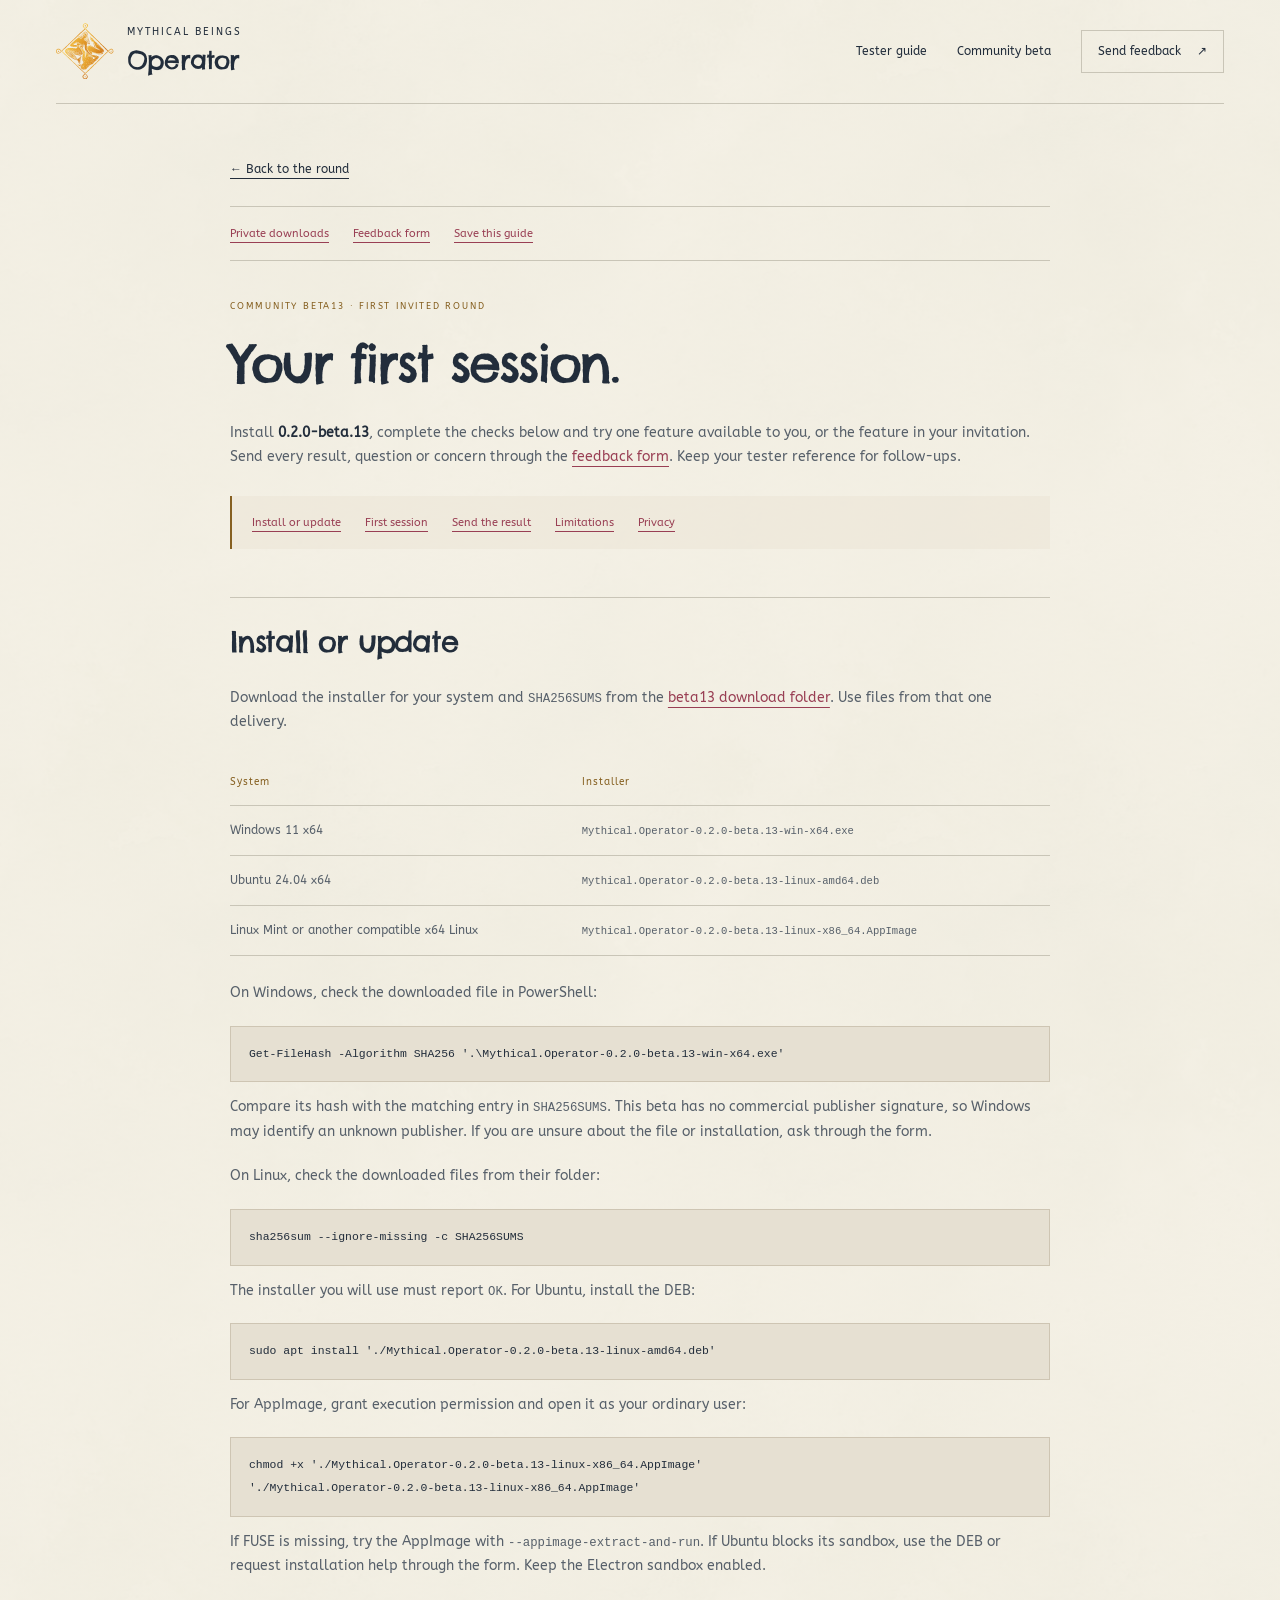
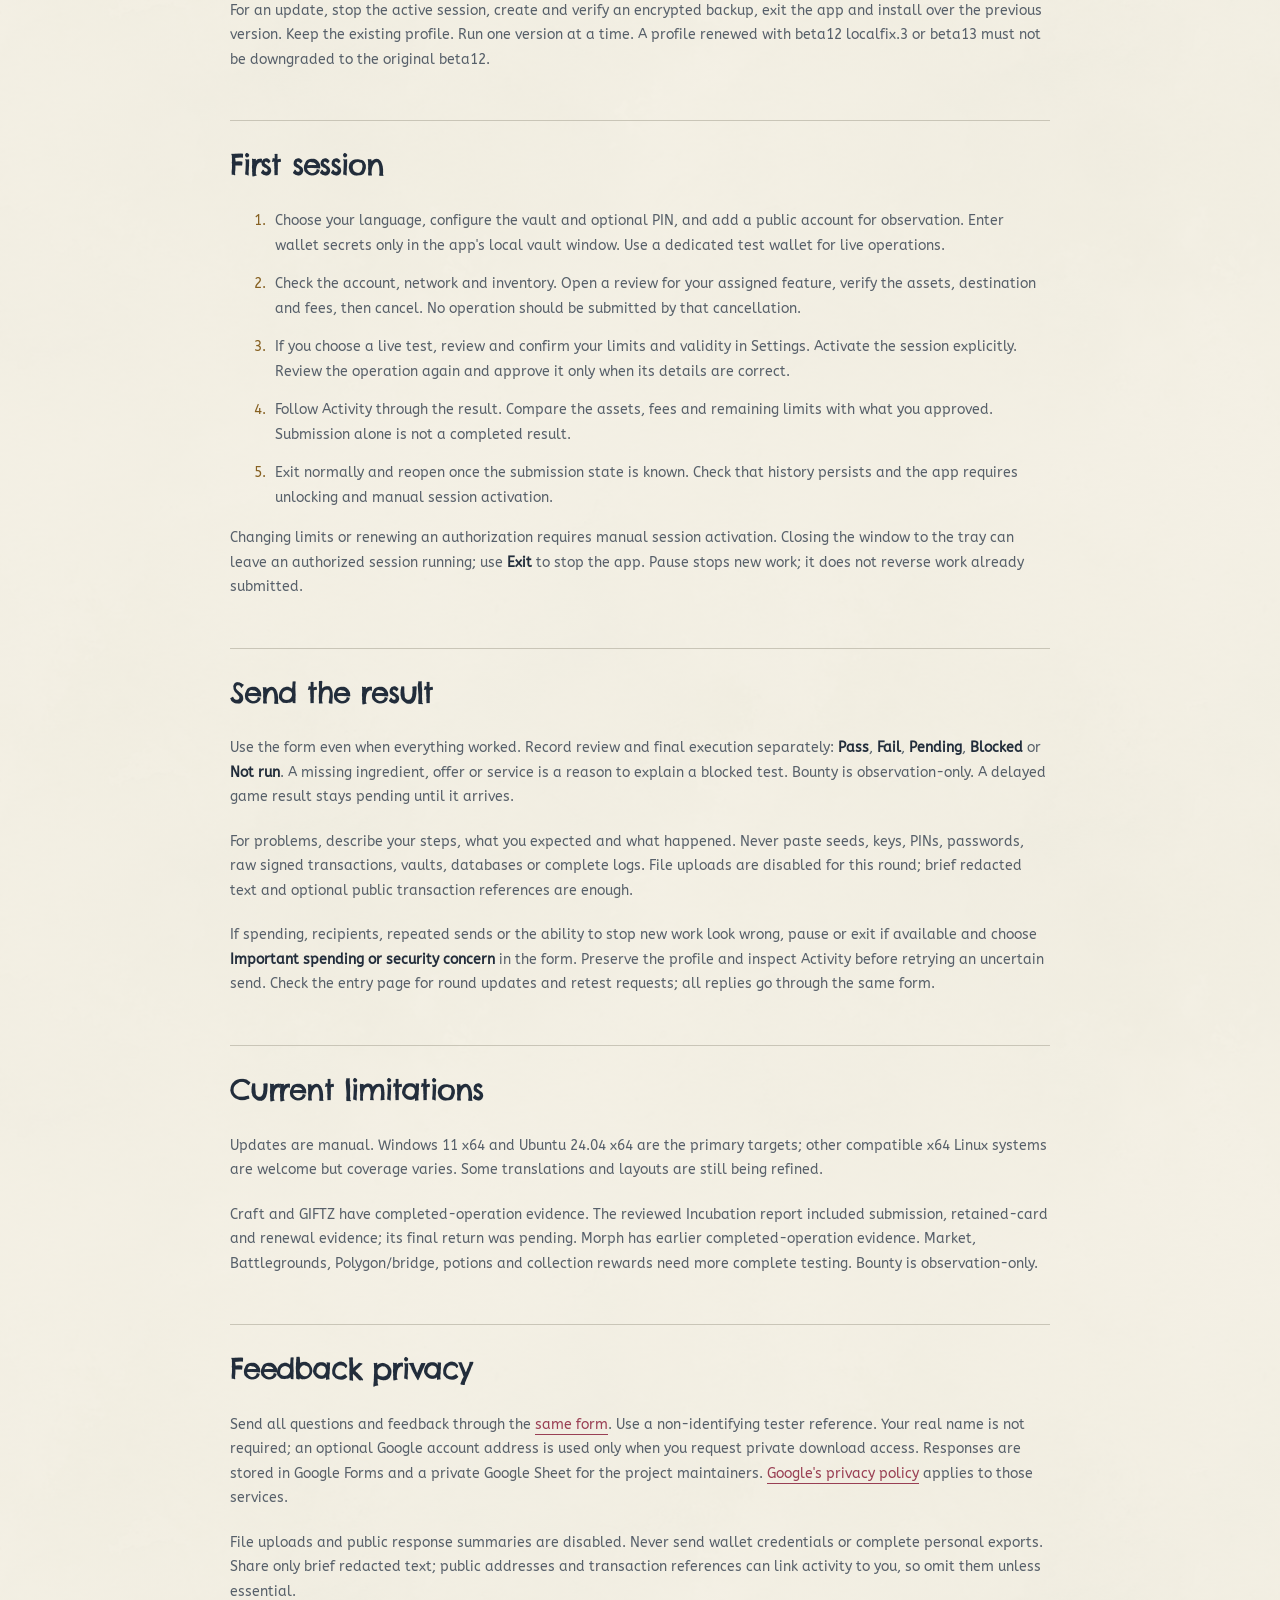
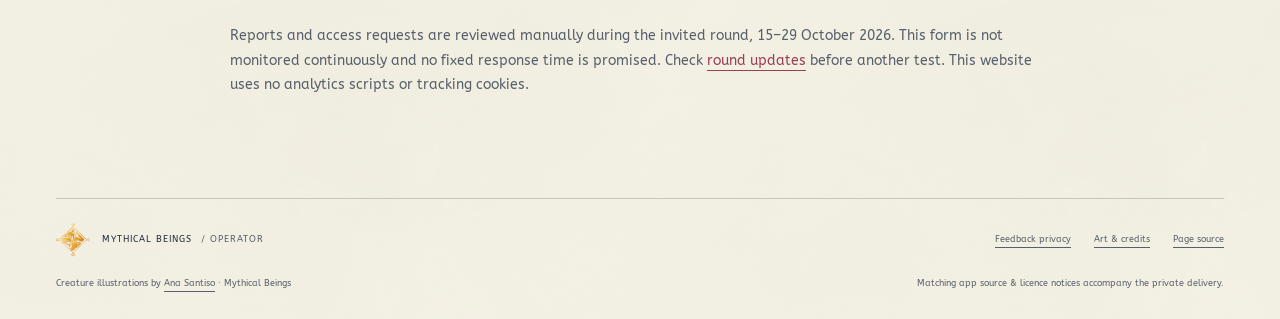
==== commit 4bc1f620: "Introduce Operator as a personal Ifrit for recurring routines" ====
--- a/guide.html
+++ b/guide.html
@@ -29,7 +29,7 @@
       </a>
       <nav aria-label="Main navigation">
         <a href="/guide" aria-current="page">Tester guide</a>
-        <a href="/#updates">Round log</a>
+        <a href="/#testing">Community beta</a>
         <a class="nav-feedback" href="/feedback"
           >Send feedback <span aria-hidden="true">↗</span></a
         >
--- a/style.css
+++ b/style.css
@@ -342,9 +342,24 @@
   font-size: 14px;
   margin-bottom: 2px;
 }
+.testing-section {
+  border-top: 1px solid var(--line);
+}
+.beta-status {
+  display: flex;
+  justify-content: space-between;
+  gap: 20px;
+  font-size: 10px;
+  color: var(--muted);
+  margin-bottom: 18px;
+}
+.beta-status strong {
+  color: var(--ink);
+  font-weight: 400;
+}
 .steps {
   display: grid;
-  grid-template-columns: repeat(4, 1fr);
+  grid-template-columns: repeat(3, 1fr);
   border-top: 1px solid var(--line);
 }
 .steps article {
@@ -919,23 +934,8 @@
   .heading-split > p {
     font-size: 12px;
   }
-  .steps {
-    grid-template-columns: 1fr 1fr;
-    row-gap: 20px;
-  }
   .steps article {
     padding: 22px 24px 10px;
-  }
-  .steps article:nth-child(2) {
-    border: 0;
-    padding-right: 0;
-  }
-  .steps article:nth-child(3) {
-    padding-left: 0;
-    border-top: 1px solid var(--line);
-  }
-  .steps article:nth-child(4) {
-    border-top: 1px solid var(--line);
   }
   .scope-grid {
     gap: 45px;
@@ -1158,11 +1158,19 @@
     font-size: 12px;
   }
   .steps {
-    column-gap: 0;
-    row-gap: 7px;
+    grid-template-columns: 1fr;
+    gap: 0;
   }
   .steps article {
-    padding: 22px 15px 20px;
+    display: grid;
+    grid-template-columns: 38px 1fr;
+    column-gap: 15px;
+    padding: 24px 0;
+    border-right: 0;
+    border-bottom: 1px solid var(--line);
+  }
+  .steps .step-number {
+    grid-row: 1 / span 3;
   }
   .steps article:last-child {
     padding-right: 0;
@@ -1365,6 +1373,13 @@
   pre {
     font-size: 11px;
     padding: 13px;
+  }
+}
+@media (max-width: 600px) {
+  .beta-status {
+    flex-direction: column;
+    gap: 5px;
+    font-size: 9px;
   }
 }
 @media (prefers-reduced-motion: reduce) {
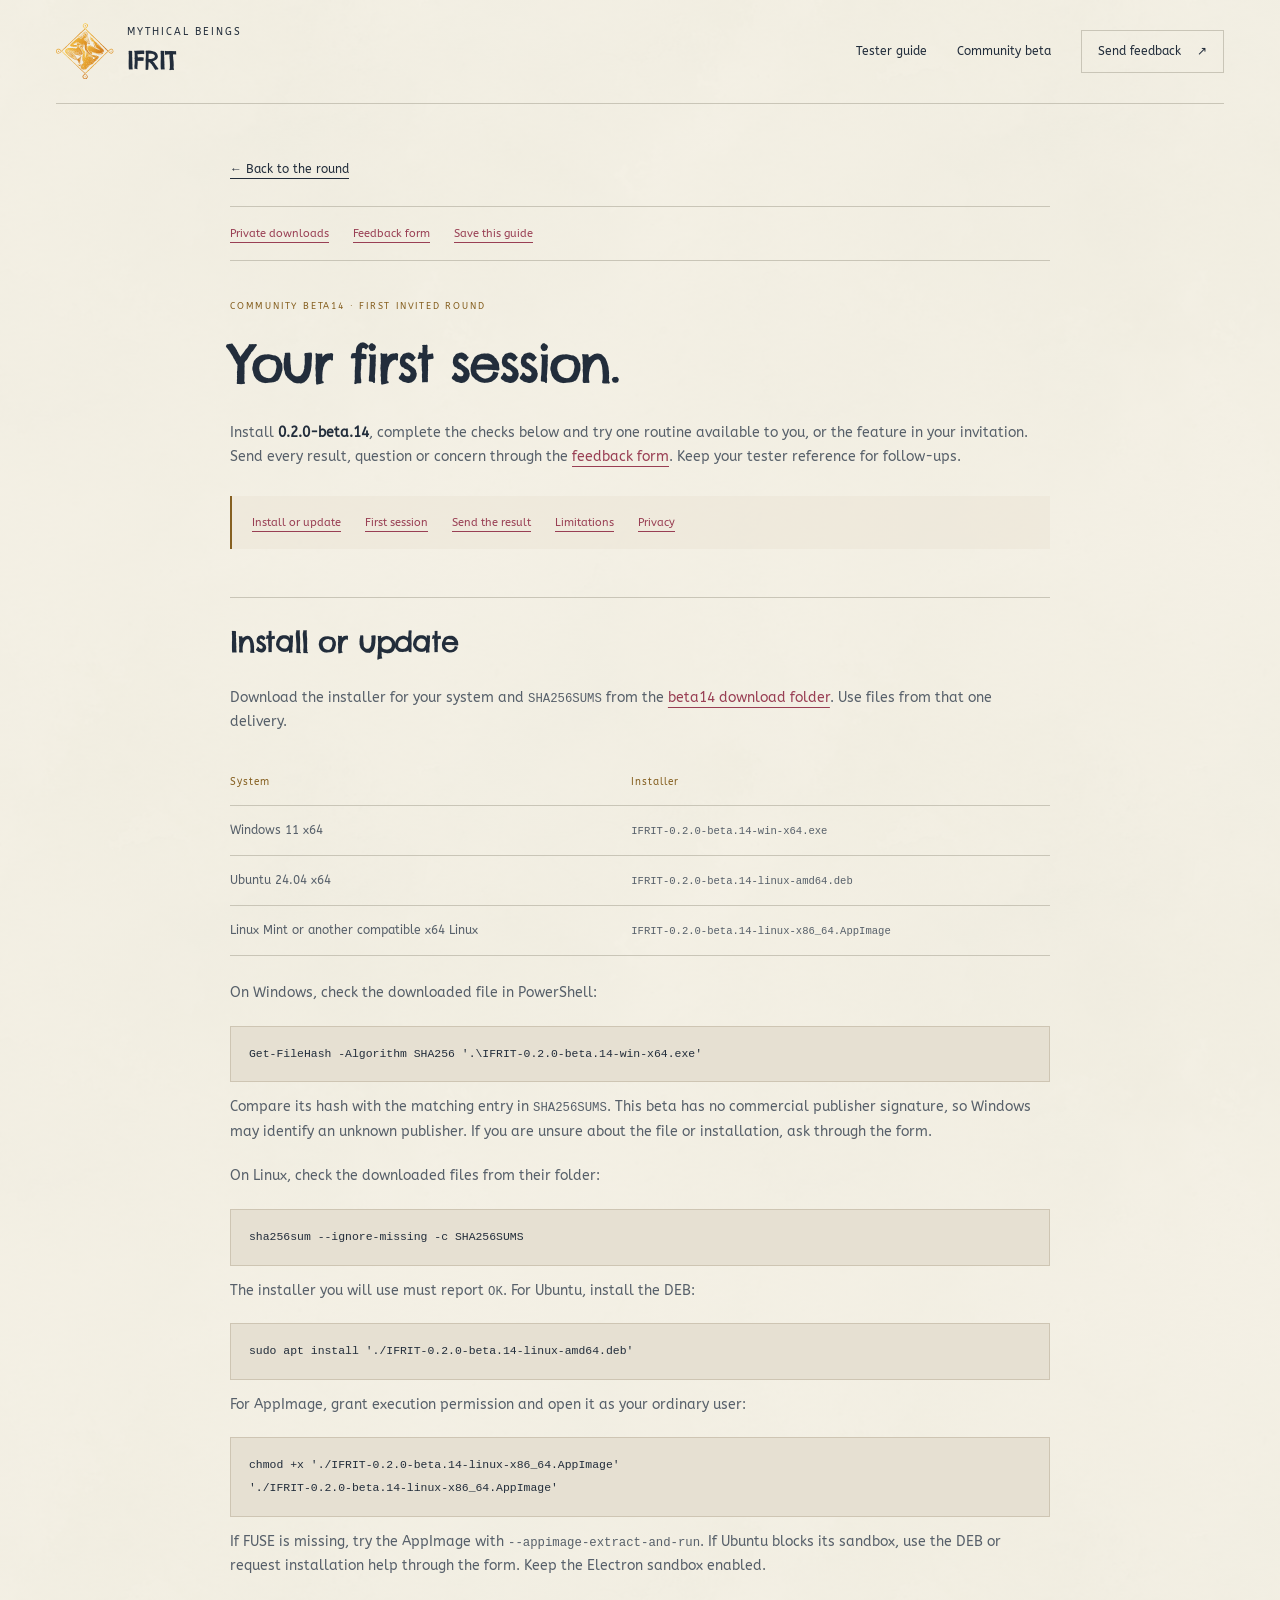
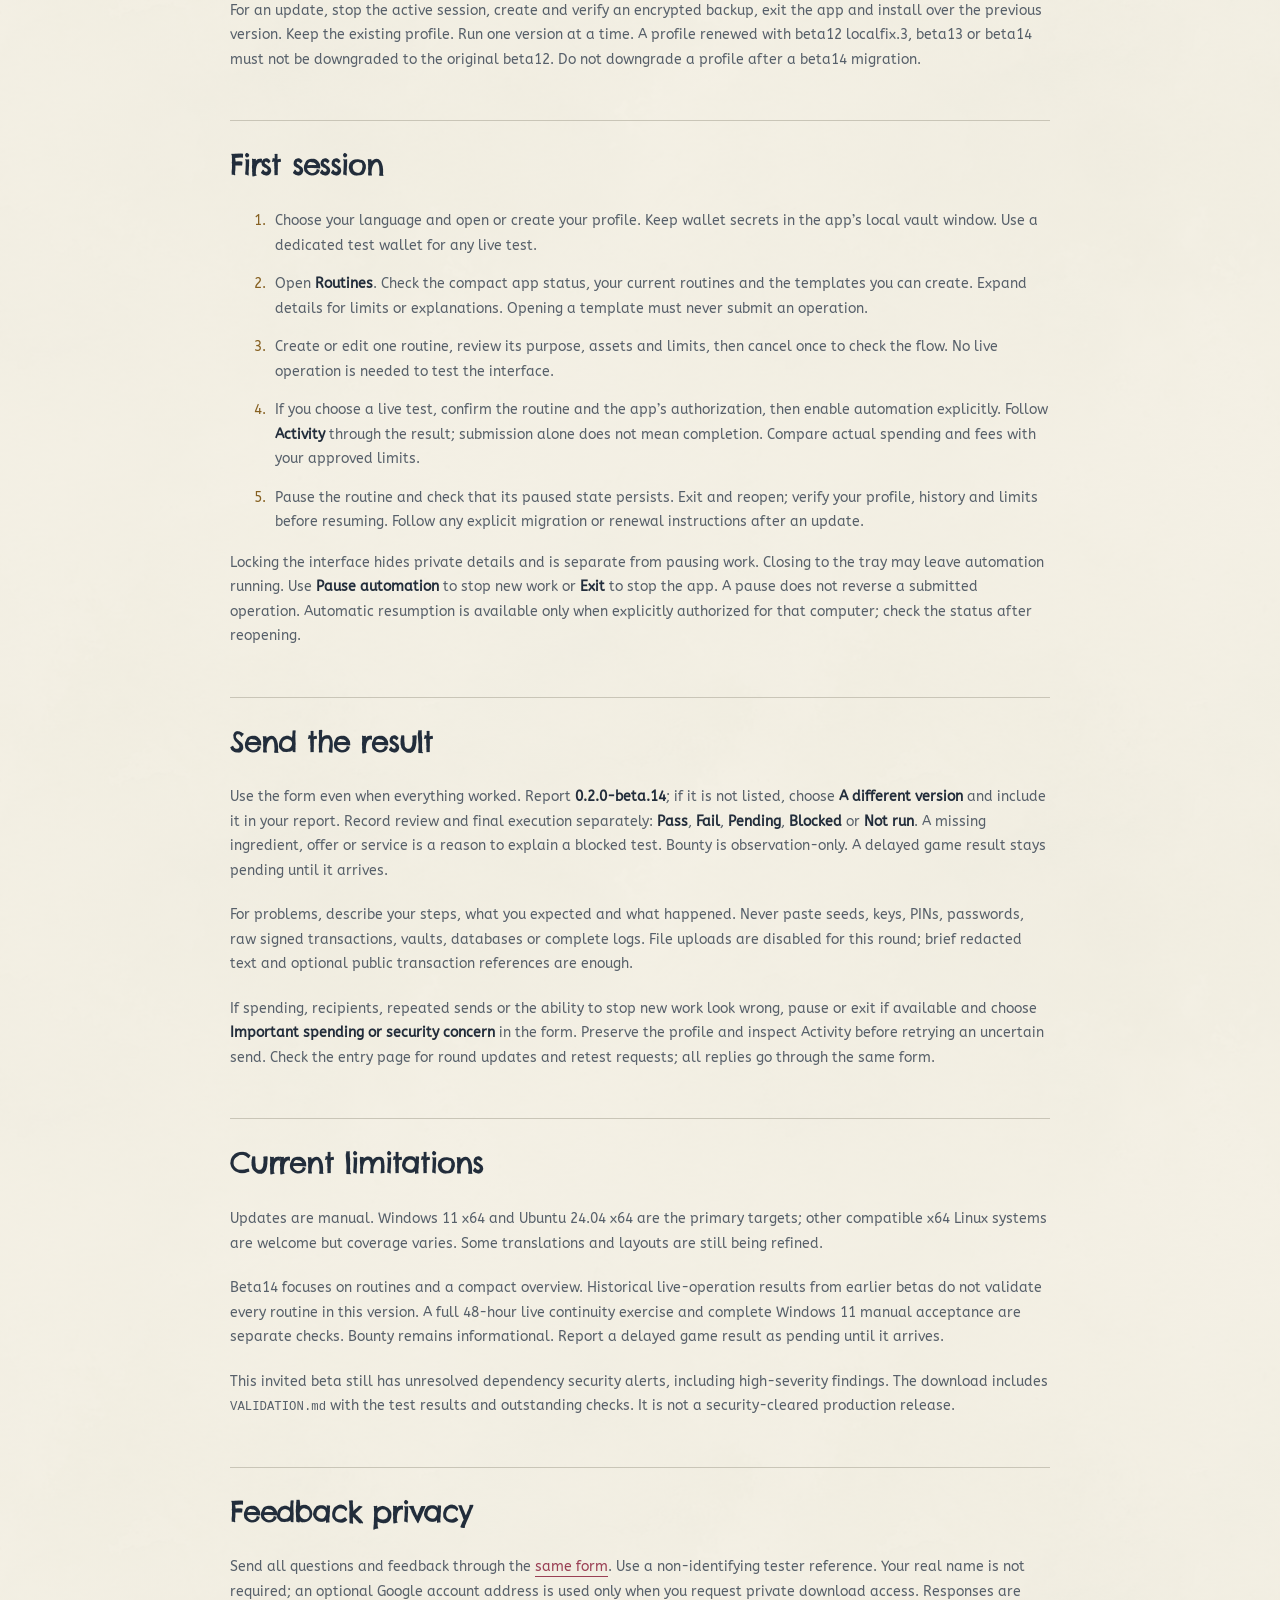
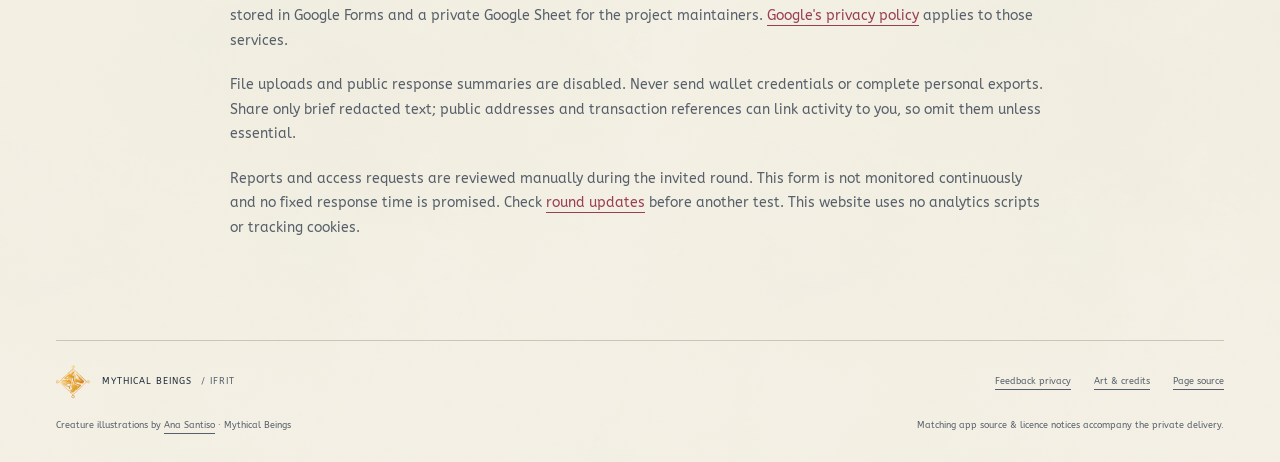
==== commit cace5f35: "Publish IFRIT beta14 tester download and routine-focused guide" ====
--- a/guide.html
+++ b/guide.html
@@ -3,28 +3,30 @@
   <head>
     <meta charset="utf-8" />
     <meta name="viewport" content="width=device-width,initial-scale=1" />
-    <title>Tester guide · Mythical Operator beta13</title>
+    <title>Tester guide · IFRIT beta14</title>
     <meta
       name="description"
-      content="Join the first invited community testing round for Mythical Operator on Windows and Linux. Download beta13, read the tester guide and share your results."
+      content="Join the first invited community testing round for IFRIT on Windows and Linux. Download beta14, read the tester guide and share your results."
     />
     <meta name="theme-color" content="#f4f0e4" />
-    <meta property="og:title" content="Help shape Mythical Operator" />
+    <meta property="og:title" content="Help shape IFRIT" />
     <meta
       property="og:description"
-      content="Community beta13 · Windows & Linux · First invited round"
+      content="Community beta14 · Windows & Linux · First invited round"
     />
     <link rel="canonical" href="https://operator.mythicalbeings.io/guide" />
     <link rel="icon" href="/mark.svg" type="image/svg+xml" />
     <link rel="stylesheet" href="/style.css" />
+    <script defer src="/vercel-analytics-init.js"></script>
+    <script defer src="/_vercel/insights/script.js"></script>
   </head>
   <body>
     <a class="skip" href="#main">Skip to content</a>
     <header class="site-header wrap">
-      <a class="brand" href="/" aria-label="Mythical Operator home">
+      <a class="brand" href="/" aria-label="IFRIT home">
         <img src="/mark.svg" width="58" height="57" alt="" />
         <span
-          ><span class="brand-world">MYTHICAL BEINGS</span><b>Operator</b></span
+          ><span class="brand-world">MYTHICAL BEINGS</span><b>IFRIT</b></span
         >
       </a>
       <nav aria-label="Main navigation">
@@ -42,11 +44,11 @@
         ><a href="/feedback">Feedback form</a
         ><a href="/tester-guide.md" download>Save this guide</a>
       </div>
-      <p class="eyebrow">COMMUNITY BETA13 · FIRST INVITED ROUND</p>
+      <p class="eyebrow">COMMUNITY BETA14 · FIRST INVITED ROUND</p>
       <h1>Your first session.</h1>
       <p>
-        Install <strong>0.2.0-beta.13</strong>, complete the checks below and
-        try one feature available to you, or the feature in your invitation.
+        Install <strong>0.2.0-beta.14</strong>, complete the checks below and
+        try one routine available to you, or the feature in your invitation.
         Send every result, question or concern through the
         <a href="/feedback">feedback form</a>. Keep your tester reference for
         follow-ups.
@@ -60,7 +62,7 @@
       <h2 id="install">Install or update</h2>
       <p>
         Download the installer for your system and <code>SHA256SUMS</code> from
-        the <a href="/downloads">beta13 download folder</a>. Use files from that
+        the <a href="/downloads">beta14 download folder</a>. Use files from that
         one delivery.
       </p>
       <div class="table-scroll">
@@ -74,27 +76,25 @@
           <tbody>
             <tr>
               <td>Windows 11 x64</td>
-              <td><code>Mythical.Operator-0.2.0-beta.13-win-x64.exe</code></td>
+              <td><code>IFRIT-0.2.0-beta.14-win-x64.exe</code></td>
             </tr>
             <tr>
               <td>Ubuntu 24.04 x64</td>
               <td>
-                <code>Mythical.Operator-0.2.0-beta.13-linux-amd64.deb</code>
+                <code>IFRIT-0.2.0-beta.14-linux-amd64.deb</code>
               </td>
             </tr>
             <tr>
               <td>Linux Mint or another compatible x64 Linux</td>
               <td>
-                <code
-                  >Mythical.Operator-0.2.0-beta.13-linux-x86_64.AppImage</code
-                >
+                <code>IFRIT-0.2.0-beta.14-linux-x86_64.AppImage</code>
               </td>
             </tr>
           </tbody>
         </table>
       </div>
       <p>On Windows, check the downloaded file in PowerShell:</p>
-      <pre><code class="language-powershell">Get-FileHash -Algorithm SHA256 '.\Mythical.Operator-0.2.0-beta.13-win-x64.exe'
+      <pre><code class="language-powershell">Get-FileHash -Algorithm SHA256 '.\IFRIT-0.2.0-beta.14-win-x64.exe'
 </code></pre>
       <p>
         Compare its hash with the matching entry in <code>SHA256SUMS</code>.
@@ -109,14 +109,14 @@
         The installer you will use must report <code>OK</code>. For Ubuntu,
         install the DEB:
       </p>
-      <pre><code class="language-sh">sudo apt install './Mythical.Operator-0.2.0-beta.13-linux-amd64.deb'
+      <pre><code class="language-sh">sudo apt install './IFRIT-0.2.0-beta.14-linux-amd64.deb'
 </code></pre>
       <p>
         For AppImage, grant execution permission and open it as your ordinary
         user:
       </p>
-      <pre><code class="language-sh">chmod +x './Mythical.Operator-0.2.0-beta.13-linux-x86_64.AppImage'
-'./Mythical.Operator-0.2.0-beta.13-linux-x86_64.AppImage'
+      <pre><code class="language-sh">chmod +x './IFRIT-0.2.0-beta.14-linux-x86_64.AppImage'
+'./IFRIT-0.2.0-beta.14-linux-x86_64.AppImage'
 </code></pre>
       <p>
         If FUSE is missing, try the AppImage with
@@ -128,51 +128,60 @@
         For an update, stop the active session, create and verify an encrypted
         backup, exit the app and install over the previous version. Keep the
         existing profile. Run one version at a time. A profile renewed with
-        beta12 localfix.3 or beta13 must not be downgraded to the original
-        beta12.
+        beta12 localfix.3, beta13 or beta14 must not be downgraded to the
+        original beta12. Do not downgrade a profile after a beta14 migration.
       </p>
       <h2 id="session">First session</h2>
       <ol>
         <li>
-          Choose your language, configure the vault and optional PIN, and add a
-          public account for observation. Enter wallet secrets only in the app's
-          local vault window. Use a dedicated test wallet for live operations.
-        </li>
-        <li>
-          Check the account, network and inventory. Open a review for your
-          assigned feature, verify the assets, destination and fees, then
-          cancel. No operation should be submitted by that cancellation.
-        </li>
-        <li>
-          If you choose a live test, review and confirm your limits and validity
-          in Settings. Activate the session explicitly. Review the operation
-          again and approve it only when its details are correct.
-        </li>
-        <li>
-          Follow Activity through the result. Compare the assets, fees and
-          remaining limits with what you approved. Submission alone is not a
-          completed result.
-        </li>
-        <li>
-          Exit normally and reopen once the submission state is known. Check
-          that history persists and the app requires unlocking and manual
-          session activation.
+          Choose your language and open or create your profile. Keep wallet
+          secrets in the app’s local vault window. Use a dedicated test wallet
+          for any live test.
+        </li>
+        <li>
+          Open <strong>Routines</strong>. Check the compact app status, your
+          current routines and the templates you can create. Expand details for
+          limits or explanations. Opening a template must never submit an
+          operation.
+        </li>
+        <li>
+          Create or edit one routine, review its purpose, assets and limits,
+          then cancel once to check the flow. No live operation is needed to
+          test the interface.
+        </li>
+        <li>
+          If you choose a live test, confirm the routine and the app’s
+          authorization, then enable automation explicitly. Follow
+          <strong>Activity</strong> through the result; submission alone does
+          not mean completion. Compare actual spending and fees with your
+          approved limits.
+        </li>
+        <li>
+          Pause the routine and check that its paused state persists. Exit and
+          reopen; verify your profile, history and limits before resuming.
+          Follow any explicit migration or renewal instructions after an update.
         </li>
       </ol>
       <p>
-        Changing limits or renewing an authorization requires manual session
-        activation. Closing the window to the tray can leave an authorized
-        session running; use <strong>Exit</strong> to stop the app. Pause stops
-        new work; it does not reverse work already submitted.
+        Locking the interface hides private details and is separate from pausing
+        work. Closing to the tray may leave automation running. Use
+        <strong>Pause automation</strong> to stop new work or
+        <strong>Exit</strong> to stop the app. A pause does not reverse a
+        submitted operation. Automatic resumption is available only when
+        explicitly authorized for that computer; check the status after
+        reopening.
       </p>
       <h2 id="result">Send the result</h2>
       <p>
-        Use the form even when everything worked. Record review and final
-        execution separately: <strong>Pass</strong>, <strong>Fail</strong>,
-        <strong>Pending</strong>, <strong>Blocked</strong> or
-        <strong>Not run</strong>. A missing ingredient, offer or service is a
-        reason to explain a blocked test. Bounty is observation-only. A delayed
-        game result stays pending until it arrives.
+        Use the form even when everything worked. Report
+        <strong>0.2.0-beta.14</strong>; if it is not listed, choose
+        <strong>A different version</strong> and include it in your report.
+        Record review and final execution separately: <strong>Pass</strong>,
+        <strong>Fail</strong>, <strong>Pending</strong>,
+        <strong>Blocked</strong> or <strong>Not run</strong>. A missing
+        ingredient, offer or service is a reason to explain a blocked test.
+        Bounty is observation-only. A delayed game result stays pending until it
+        arrives.
       </p>
       <p>
         For problems, describe your steps, what you expected and what happened.
@@ -196,12 +205,17 @@
         varies. Some translations and layouts are still being refined.
       </p>
       <p>
-        Craft and GIFTZ have completed-operation evidence. The reviewed
-        Incubation report included submission, retained-card and renewal
-        evidence; its final return was pending. Morph has earlier
-        completed-operation evidence. Market, Battlegrounds, Polygon/bridge,
-        potions and collection rewards need more complete testing. Bounty is
-        observation-only.
+        Beta14 focuses on routines and a compact overview. Historical
+        live-operation results from earlier betas do not validate every routine
+        in this version. A full 48-hour live continuity exercise and complete
+        Windows 11 manual acceptance are separate checks. Bounty remains
+        informational. Report a delayed game result as pending until it arrives.
+      </p>
+      <p>
+        This invited beta still has unresolved dependency security alerts,
+        including high-severity findings. The download includes
+        <code>VALIDATION.md</code> with the test results and outstanding checks.
+        It is not a security-cleared production release.
       </p>
       <h2 id="privacy">Feedback privacy</h2>
       <p>
@@ -224,8 +238,8 @@
       </p>
       <p>
         Reports and access requests are reviewed manually during the invited
-        round, 15–29 October 2026. This form is not monitored continuously and
-        no fixed response time is promised. Check
+        round. This form is not monitored continuously and no fixed response
+        time is promised. Check
         <a href="/#updates">round updates</a> before another test. This website
         uses no analytics scripts or tracking cookies.
       </p>
@@ -234,7 +248,7 @@
       <div class="footer-top">
         <a class="footer-brand" href="https://mythicalbeings.io/"
           ><img src="/mark.svg" width="39" height="39" alt="" /><span
-            >MYTHICAL BEINGS <b>/ OPERATOR</b></span
+            >MYTHICAL BEINGS <b>/ IFRIT</b></span
           ></a
         >
         <p>
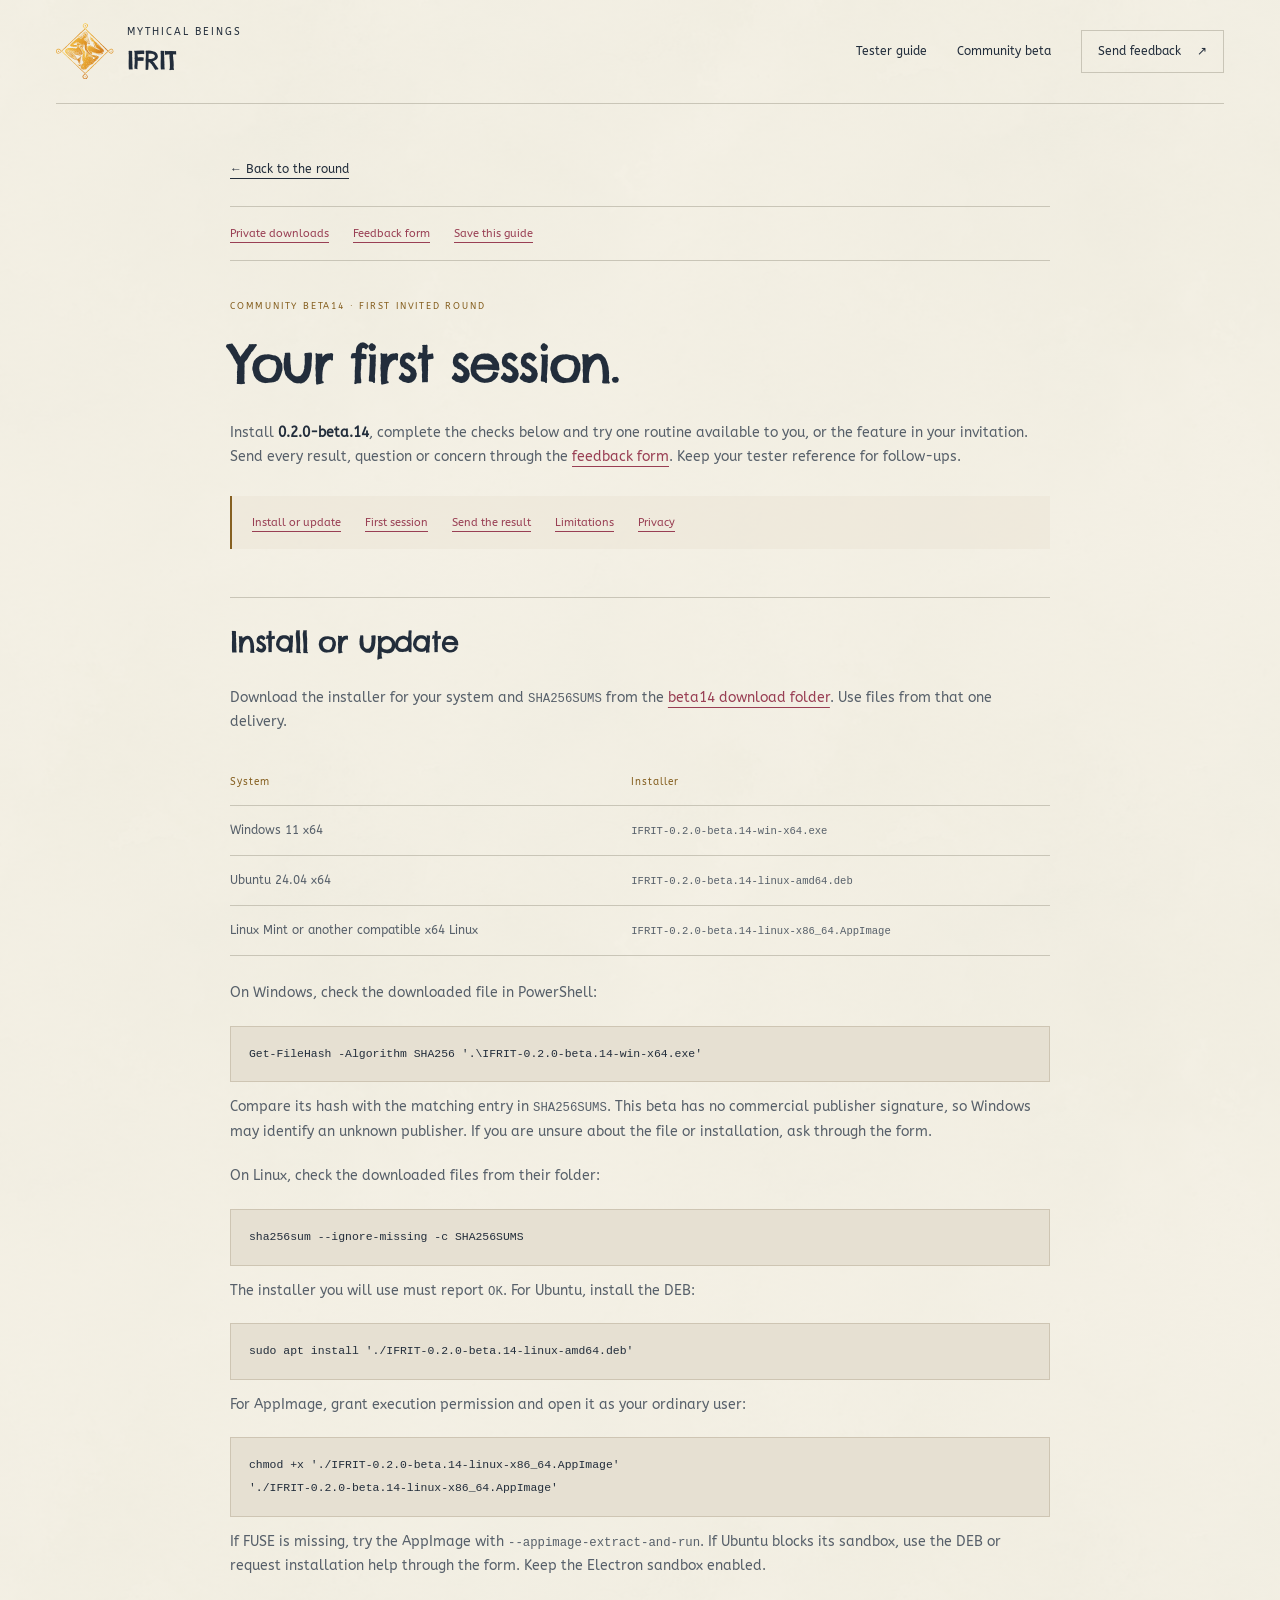
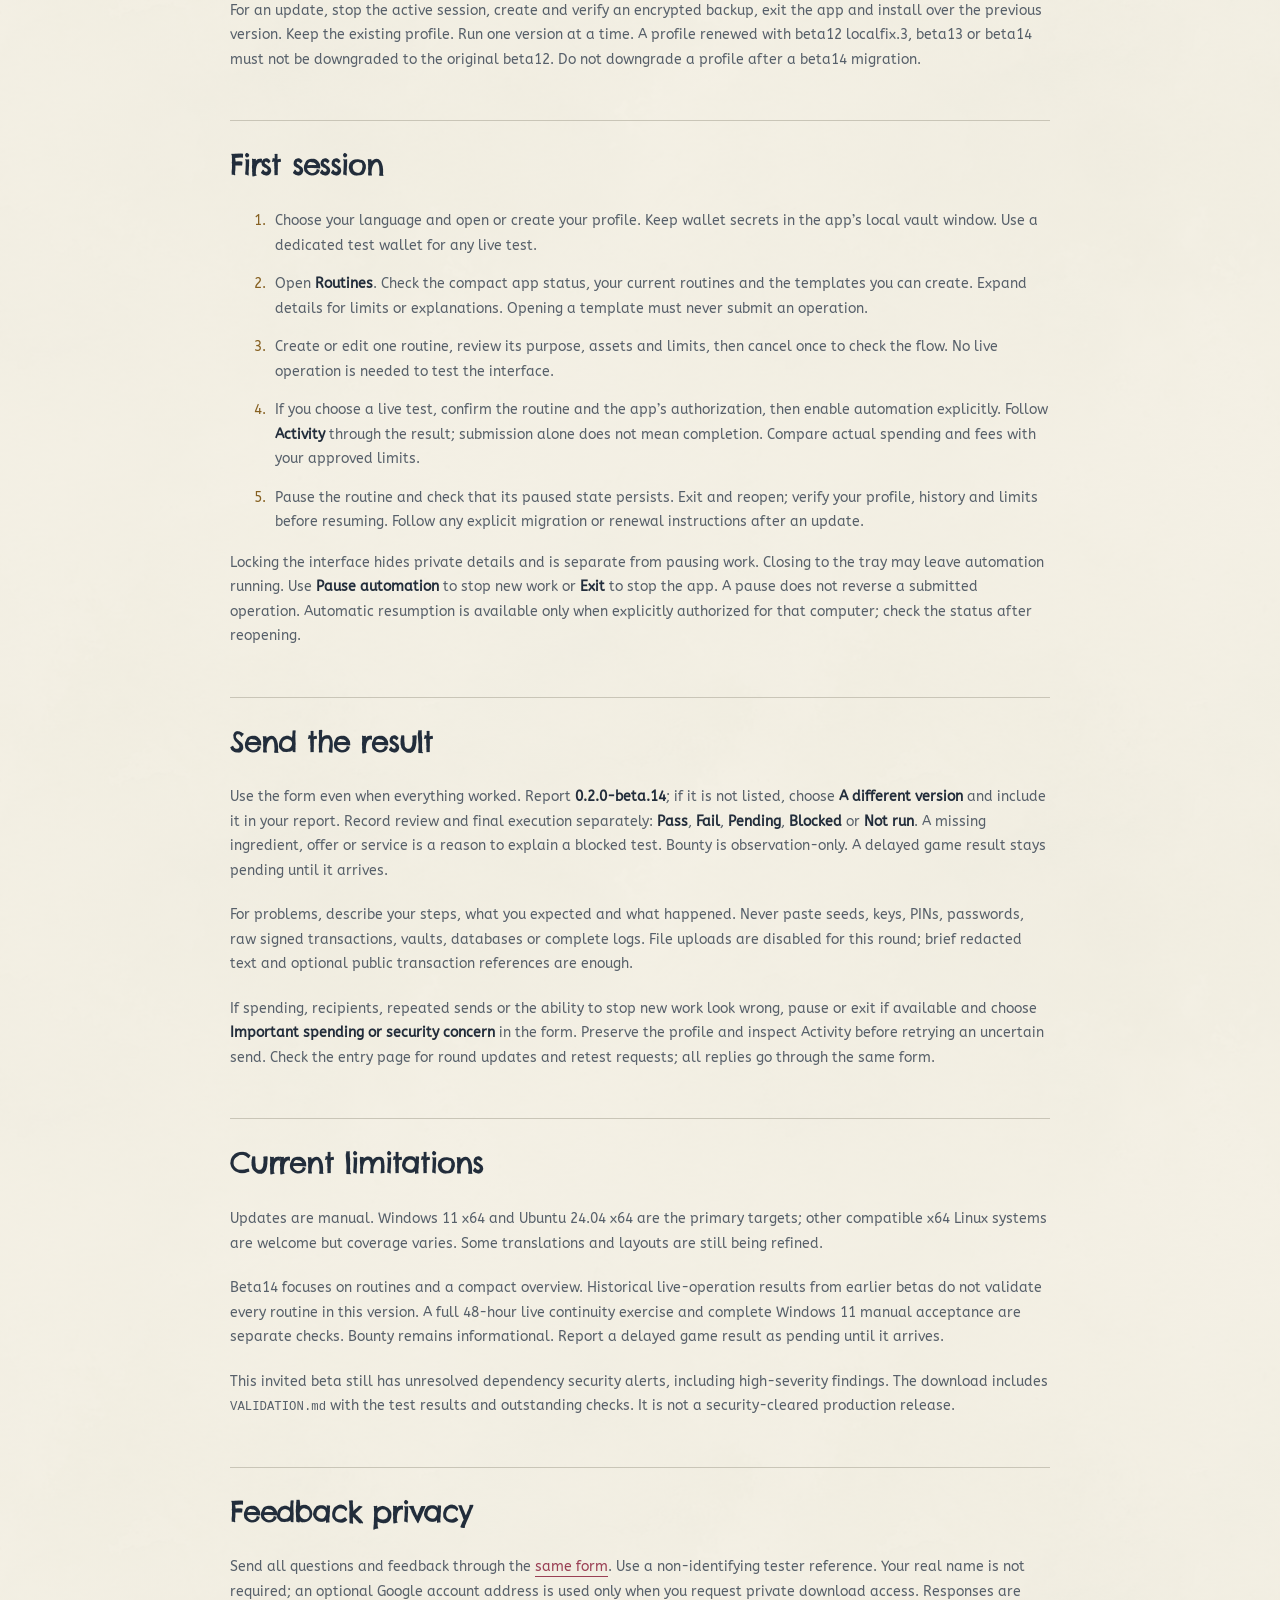
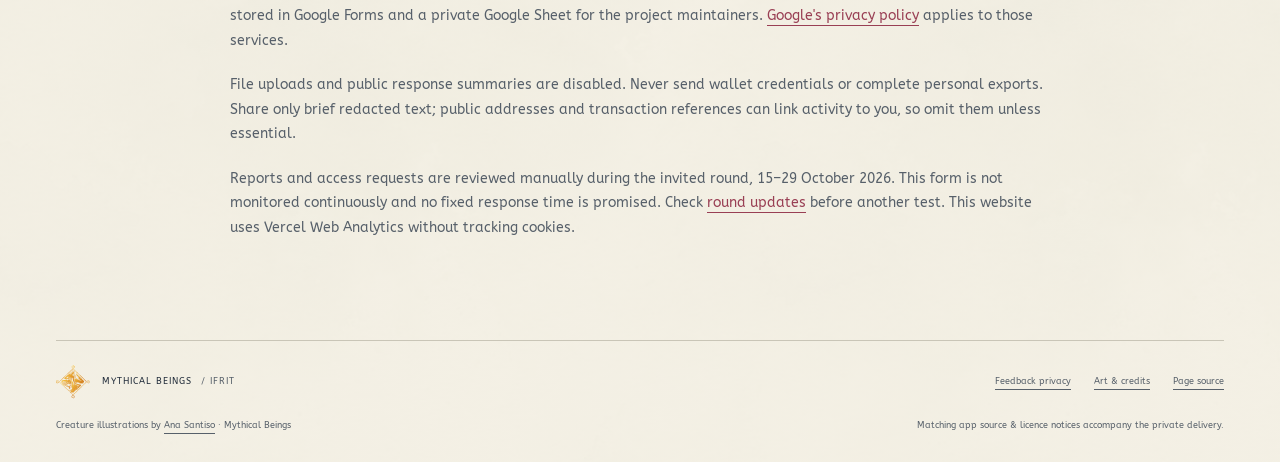
==== commit d21e4e98: "Keep tester round dates and analytics privacy copy consistent" ====
--- a/guide.html
+++ b/guide.html
@@ -238,10 +238,10 @@
       </p>
       <p>
         Reports and access requests are reviewed manually during the invited
-        round. This form is not monitored continuously and no fixed response
-        time is promised. Check
+        round, 15–29 October 2026. This form is not monitored continuously and
+        no fixed response time is promised. Check
         <a href="/#updates">round updates</a> before another test. This website
-        uses no analytics scripts or tracking cookies.
+        uses Vercel Web Analytics without tracking cookies.
       </p>
     </main>
     <footer class="site-footer wrap">
